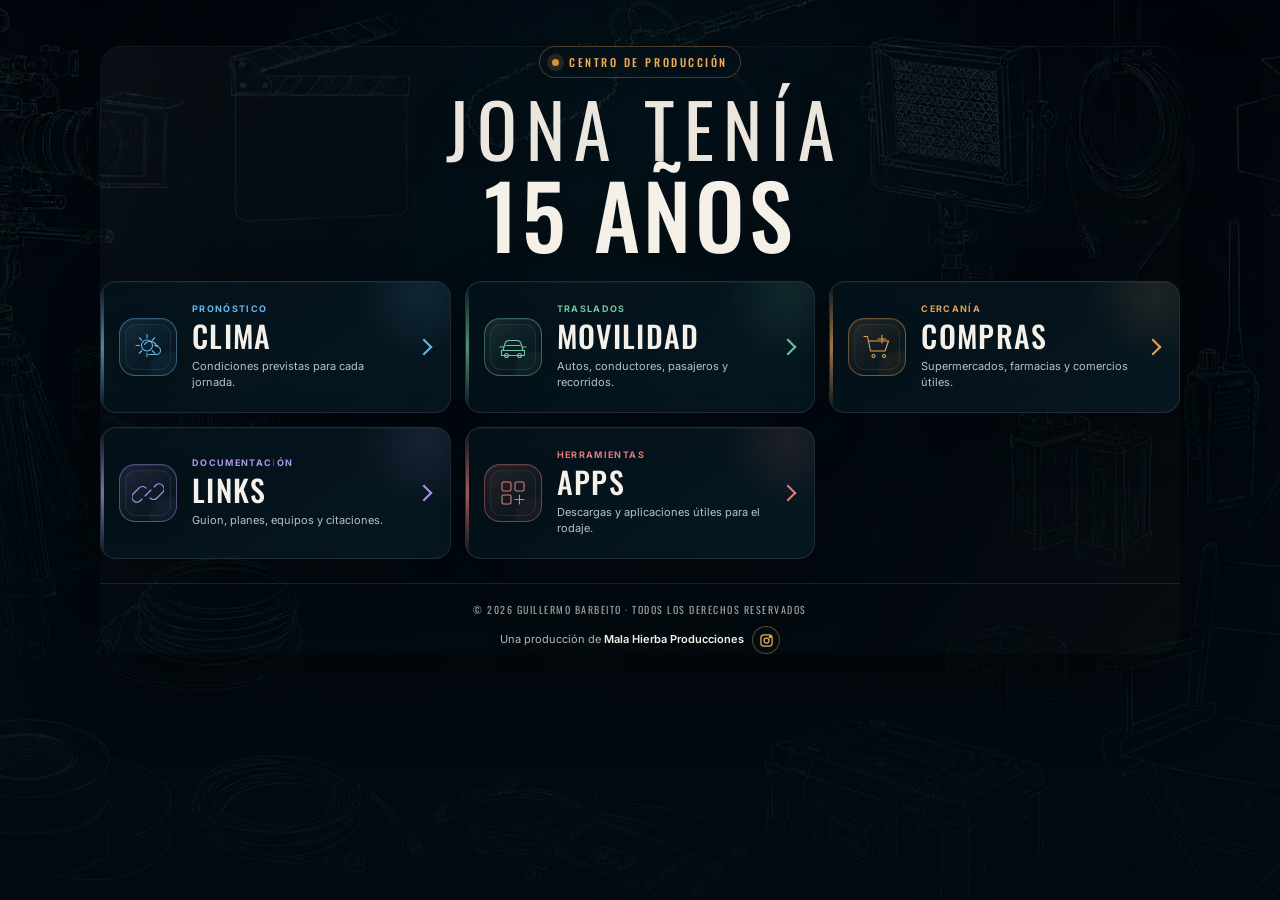
==== index.html @ 62251e14 "Optimize site media and loading performance" ====
<!doctype html>
<html lang="es">
<head>
<meta charset="utf-8">
<meta name="viewport" content="width=device-width,initial-scale=1,viewport-fit=cover">
<meta name="theme-color" content="#07151d">
<link rel="icon" href="favicon.svg?v=3" type="image/svg+xml" sizes="any">
<link rel="icon" type="image/png" sizes="32x32" href="favicon-32x32.png">
<link rel="icon" type="image/png" sizes="16x16" href="favicon-16x16.png">
<link rel="apple-touch-icon" sizes="180x180" href="apple-touch-icon.png">
<link rel="icon" type="image/png" sizes="192x192" href="android-chrome-192x192.png">
<meta name="description" content="Centro de producción de Jona tenía 15 años: clima, movilidad, compras, documentos y aplicaciones de rodaje.">
<link rel="canonical" href="https://jrrguille-bit.github.io/jona-logistica/">
<meta property="og:title" content="Jona tenía 15 años — Centro de producción">
<meta property="og:description" content="Clima, movilidad, compras, documentos y aplicaciones para el rodaje de Jona tenía 15 años.">
<meta property="og:type" content="website">
<meta property="og:url" content="https://jrrguille-bit.github.io/jona-logistica/">
<title>Jona tenía 15 años — Centro de producción</title>
<link rel="preconnect" href="https://fonts.googleapis.com">
<link rel="preconnect" href="https://fonts.gstatic.com" crossorigin>
<link href="https://fonts.googleapis.com/css2?family=Inter:wght@500;600;700&family=Oswald:wght@400;500;600&display=swap" rel="stylesheet">
<style>
:root{
  color-scheme:dark;
  --ink:#f5f0e8;
  --muted:#b9c2c3;
  --accent:#dc9140;
  --accent-strong:#f0ab58;
  --accent-soft:rgba(220,145,64,.16);
  --line:rgba(220,145,64,.48);
  --hair:rgba(255,255,255,.11);
  --focus:#ffd18f;
  --shadow:0 26px 70px rgba(0,0,0,.34);
}
*{box-sizing:border-box}
html{min-height:100%;background:#07151d}
body{
  margin:0;
  min-height:100svh;
  overflow-x:hidden;
  position:relative;
  isolation:isolate;
  color:var(--ink);
  font-family:Inter,system-ui,-apple-system,BlinkMacSystemFont,"Segoe UI",sans-serif;
  background:#07151d;
}
body:before{
  content:"";
  position:fixed;
  inset:0;
  z-index:0;
  pointer-events:none;
  background:url("assets/site-bg-1600.webp") center/cover no-repeat;
  filter:contrast(1.1) brightness(.78) saturate(.82);
  transform:scale(1.012);
}
body:after{
  content:"";
  position:fixed;
  inset:0;
  z-index:0;
  pointer-events:none;
  background:
    radial-gradient(circle at 50% 17%,rgba(27,92,119,.11),transparent 42%),
    linear-gradient(180deg,rgba(3,13,19,.20),rgba(3,13,19,.68));
}
.shell{
  position:relative;
  z-index:1;
  width:min(100%,1220px);
  min-height:100svh;
  margin:0 auto;
  padding:max(46px,env(safe-area-inset-top)) clamp(18px,4vw,56px) max(26px,env(safe-area-inset-bottom));
  display:grid;
  align-items:start;
  justify-items:center;
}
.hero{
  width:min(100%,1080px);
  text-align:center;
  animation:arrive .7s cubic-bezier(.2,.8,.2,1) both;
}
.eyebrow{
  display:inline-flex;
  align-items:center;
  gap:10px;
  margin:0 0 15px;
  padding:7px 12px;
  border:1px solid rgba(220,145,64,.34);
  border-radius:999px;
  background:rgba(4,18,26,.52);
  color:var(--accent-strong);
  font-family:Oswald,Impact,sans-serif;
  font-size:11px;
  font-weight:500;
  letter-spacing:.23em;
  text-transform:uppercase;
  backdrop-filter:blur(12px);
  -webkit-backdrop-filter:blur(12px);
}
.eyebrow:before{
  content:"";
  width:7px;
  height:7px;
  border-radius:50%;
  background:var(--accent);
  box-shadow:0 0 0 5px var(--accent-soft);
}
.brand{
  margin:0;
  font-family:Oswald,Impact,"Arial Narrow",sans-serif;
  text-transform:uppercase;
  text-shadow:0 10px 38px rgba(0,0,0,.48);
}
.brand-main{
  display:block;
  font-size:clamp(44px,6.5vw,74px);
  font-weight:400;
  line-height:.95;
  letter-spacing:.12em;
  padding-left:.12em;
  color:#ebe7df;
}
.brand-emphasis{
  display:block;
  margin-top:.12em;
  font-size:clamp(54px,7.8vw,88px);
  font-weight:500;
  line-height:.9;
  letter-spacing:.045em;
  color:var(--ink);
}
.actions{
  width:100%;
  margin:28px auto 0;
  display:grid;
  grid-template-columns:repeat(auto-fit,minmax(285px,1fr));
  gap:14px;
}
.action{
  position:relative;
  min-width:0;
  min-height:132px;
  padding:20px 50px 20px 18px;
  display:grid;
  grid-template-columns:58px minmax(0,1fr);
  align-items:center;
  gap:15px;
  overflow:hidden;
  border:1px solid var(--hair);
  border-radius:16px;
  background:linear-gradient(145deg,rgba(4,18,27,.88),rgba(8,29,39,.72));
  color:var(--ink);
  box-shadow:var(--shadow),inset 0 1px rgba(255,255,255,.035);
  backdrop-filter:blur(16px);
  -webkit-backdrop-filter:blur(16px);
  text-decoration:none;
  text-align:left;
  transition:border-color .2s ease,transform .2s ease,background .2s ease,box-shadow .2s ease;
}
.action:before{
  content:"";
  position:absolute;
  inset:0 auto 0 0;
  width:3px;
  background:linear-gradient(180deg,transparent,var(--accent),transparent);
  opacity:.72;
}
.action:after{
  content:"";
  position:absolute;
  right:-42px;
  top:-54px;
  width:135px;
  height:135px;
  border-radius:50%;
  background:radial-gradient(circle,rgba(220,145,64,.13),transparent 68%);
  opacity:.7;
  transition:transform .25s ease,opacity .25s ease;
}
.action:hover{
  transform:translateY(-4px);
  border-color:var(--line);
  background:linear-gradient(145deg,rgba(9,30,40,.96),rgba(9,36,47,.84));
  box-shadow:0 30px 70px rgba(0,0,0,.42),0 0 0 1px var(--accent-soft);
}
.action:hover:after{transform:scale(1.14);opacity:1}
.action:focus-visible{outline:3px solid var(--focus);outline-offset:5px}
.action-icon{
  width:58px;
  height:58px;
  display:grid;
  place-items:center;
  border:1px solid rgba(220,145,64,.38);
  border-radius:14px;
  background:linear-gradient(145deg,rgba(220,145,64,.12),rgba(4,17,24,.45));
  color:var(--accent-strong);
  box-shadow:inset 0 1px rgba(255,255,255,.04);
}
.action-icon svg{width:32px;height:32px;stroke:currentColor}
.action-copy{min-width:0;position:relative;z-index:1}
.action-kicker{
  display:block;
  margin-bottom:6px;
  color:var(--accent);
  font-size:9px;
  font-weight:700;
  letter-spacing:.15em;
  text-transform:uppercase;
}
.action-title{
  display:block;
  font-family:Oswald,Impact,sans-serif;
  font-size:clamp(24px,2.5vw,30px);
  font-weight:500;
  line-height:1.05;
  letter-spacing:.045em;
  text-transform:uppercase;
}
.action-description{
  display:block;
  margin-top:7px;
  color:var(--muted);
  font-size:11px;
  line-height:1.45;
}
.arrow{
  position:absolute;
  z-index:2;
  right:20px;
  top:50%;
  width:12px;
  height:12px;
  border-top:2px solid var(--accent);
  border-right:2px solid var(--accent);
  transform:translateY(-50%) rotate(45deg);
  transition:transform .2s ease;
}
.action:hover .arrow{transform:translate(4px,-50%) rotate(45deg)}
.footer{
  margin:24px auto 0;
  padding-top:18px;
  border-top:1px solid rgba(255,255,255,.10);
  color:rgba(245,240,232,.66);
  text-shadow:0 3px 12px rgba(0,0,0,.6);
}
.copyright{
  margin:0;
  font-family:Oswald,Impact,sans-serif;
  font-size:10px;
  letter-spacing:.15em;
  text-transform:uppercase;
}
.producer{
  margin:9px 0 0;
  display:flex;
  align-items:center;
  justify-content:center;
  gap:8px;
  color:rgba(245,240,232,.76);
  font-size:11px;
  line-height:1.4;
}
.producer strong{color:var(--ink);font-weight:600}
.instagram-link{
  width:28px;
  height:28px;
  display:inline-grid;
  place-items:center;
  border:1px solid rgba(220,145,64,.42);
  border-radius:50%;
  color:var(--accent-strong);
  background:rgba(4,18,26,.46);
  text-decoration:none;
  transition:transform .18s ease,border-color .18s ease,background .18s ease;
}
.instagram-link:hover{transform:translateY(-2px);border-color:var(--accent-strong);background:var(--accent-soft)}
.instagram-link:focus-visible{outline:3px solid var(--focus);outline-offset:3px}
.instagram-link svg{width:15px;height:15px;fill:none;stroke:currentColor;stroke-width:2;stroke-linecap:round;stroke-linejoin:round}
@keyframes arrive{from{opacity:0;transform:translateY(18px)}to{opacity:1;transform:translateY(0)}}
@media(max-width:760px){
  body:before{background-position:center center;filter:contrast(1.1) brightness(.66) saturate(.75)}
  .shell{padding:max(18px,env(safe-area-inset-top)) 15px max(26px,env(safe-area-inset-bottom));align-items:start}
  .hero{padding-top:0}
  .eyebrow{margin-bottom:14px;letter-spacing:.18em}
  .brand-main{font-size:clamp(35px,10.4vw,50px);letter-spacing:.09em;padding-left:.09em}
  .brand-emphasis{font-size:clamp(44px,13vw,64px)}
  .actions{grid-template-columns:1fr;gap:11px;margin-top:24px}
  .action{min-height:112px;padding:17px 47px 17px 15px;grid-template-columns:54px minmax(0,1fr);gap:14px;border-radius:13px}
  .action-icon{width:52px;height:52px;border-radius:12px}
  .action-icon svg{width:29px;height:29px}
  .action-title{font-size:24px}
  .action-description{font-size:11px;margin-top:6px}
  .arrow{right:18px}
  .producer{flex-wrap:wrap;padding:0 12px}
}
@media(prefers-reduced-motion:reduce){.hero{animation:none}.action,.action:after,.arrow,.instagram-link{transition:none}}
</style>
<link rel="stylesheet" href="site-touchup.css?v=20260723-1">
<link rel="preload" as="image" href="assets/site-bg-1600.webp" fetchpriority="high">
</head>
<body>
<main class="shell">
  <section class="hero" aria-labelledby="page-title">
    <p class="eyebrow">Centro de producción</p>
    <h1 class="brand" id="page-title">
      <span class="brand-main">Jona tenía</span>
      <span class="brand-emphasis">15 años</span>
    </h1>

    <nav class="actions" aria-label="Secciones de producción">
      <a class="action" href="clima/">
        <span class="action-icon" aria-hidden="true">
          <svg viewBox="0 0 64 64" fill="none" stroke-width="2.5" stroke-linecap="round" stroke-linejoin="round">
            <circle cx="30" cy="29" r="11"></circle>
            <path d="M30 7v7M30 44v7M8 29h7M45 29h7M14.5 13.5l5 5M40.5 39.5l5 5M45.5 13.5l-5 5M19.5 39.5l-5 5"></path>
            <path d="M34 47h15a8 8 0 0 0 0-16 13 13 0 0 0-24-4"></path>
          </svg>
        </span>
        <span class="action-copy">
          <span class="action-kicker">Pronóstico</span>
          <span class="action-title">Clima</span>
          <span class="action-description">Condiciones previstas para cada jornada.</span>
        </span>
        <span class="arrow" aria-hidden="true"></span>
      </a>

      <a class="action" href="movilidad/">
        <span class="action-icon" aria-hidden="true">
          <svg viewBox="0 0 64 64" fill="none" stroke-width="2.5" stroke-linecap="round" stroke-linejoin="round">
            <path d="M12 39l4-14c1-4 4-6 8-6h16c4 0 7 2 8 6l4 14"></path>
            <path d="M9 39h46v10H9z"></path>
            <path d="M18 29h28"></path>
            <circle cx="19" cy="49" r="4"></circle>
            <circle cx="45" cy="49" r="4"></circle>
            <path d="M6 32h7M51 32h7"></path>
          </svg>
        </span>
        <span class="action-copy">
          <span class="action-kicker">Traslados</span>
          <span class="action-title">Movilidad</span>
          <span class="action-description">Autos, conductores, pasajeros y recorridos.</span>
        </span>
        <span class="arrow" aria-hidden="true"></span>
      </a>

      <a class="action" href="supermercados/">
        <span class="action-icon" aria-hidden="true">
          <svg viewBox="0 0 64 64" fill="none" stroke-width="2.5" stroke-linecap="round" stroke-linejoin="round">
            <path d="M6 11h7l6 29h29l7-20H16"></path>
            <circle cx="25" cy="50" r="3"></circle>
            <circle cx="46" cy="50" r="3"></circle>
            <path d="M42 8v16M34 16h16"></path>
          </svg>
        </span>
        <span class="action-copy">
          <span class="action-kicker">Cercanía</span>
          <span class="action-title">Compras</span>
          <span class="action-description">Supermercados, farmacias y comercios útiles.</span>
        </span>
        <span class="arrow" aria-hidden="true"></span>
      </a>

      <a class="action" href="links/">
        <span class="action-icon" aria-hidden="true">
          <svg viewBox="0 0 64 64" fill="none" stroke-width="2.5" stroke-linecap="round" stroke-linejoin="round">
            <path d="M26 38l12-12"></path>
            <path d="M20 44l-4 4a10 10 0 0 1-14-14l12-12a10 10 0 0 1 14 0"></path>
            <path d="M44 20l4-4a10 10 0 0 1 14 14L50 42a10 10 0 0 1-14 0"></path>
          </svg>
        </span>
        <span class="action-copy">
          <span class="action-kicker">Documentación</span>
          <span class="action-title">Links</span>
          <span class="action-description">Guion, planes, equipos y citaciones.</span>
        </span>
        <span class="arrow" aria-hidden="true"></span>
      </a>

      <a class="action" href="apps/">
        <span class="action-icon" aria-hidden="true">
          <svg viewBox="0 0 64 64" fill="none" stroke-width="2.5" stroke-linecap="round" stroke-linejoin="round">
            <rect x="10" y="10" width="18" height="18" rx="3"></rect>
            <rect x="36" y="10" width="18" height="18" rx="3"></rect>
            <rect x="10" y="36" width="18" height="18" rx="3"></rect>
            <path d="M45 36v18M36 45h18"></path>
          </svg>
        </span>
        <span class="action-copy">
          <span class="action-kicker">Herramientas</span>
          <span class="action-title">Apps</span>
          <span class="action-description">Descargas y aplicaciones útiles para el rodaje.</span>
        </span>
        <span class="arrow" aria-hidden="true"></span>
      </a>
    </nav>

    <footer class="footer">
      <p class="copyright">© 2026 Guillermo Barbeito · Todos los derechos reservados</p>
      <p class="producer">
        <span>Una producción de <strong>Mala Hierba Producciones</strong></span>
        <a class="instagram-link" href="https://www.instagram.com/hierbamalafilms?igsh=MTh5YXJkYjIzYWty" target="_blank" rel="noopener noreferrer" aria-label="Instagram de Mala Hierba Producciones">
          <svg viewBox="0 0 24 24" aria-hidden="true"><rect x="3" y="3" width="18" height="18" rx="5"></rect><circle cx="12" cy="12" r="4"></circle><circle cx="17.5" cy="6.5" r="1"></circle></svg>
        </a>
      </p>
    </footer>
  </section>
</main>
</body>
</html>
---- site-touchup.css ----
:root{
  --touch-surface:rgba(4,20,32,.84);
  --touch-surface-strong:rgba(8,31,46,.94);
  --touch-hair:rgba(255,255,255,.095);
  --touch-glow:rgba(220,145,64,.13);
  --touch-shadow:0 20px 54px rgba(0,0,0,.30);
  --touch-shadow-lift:0 28px 70px rgba(0,0,0,.40);
}

html{
  scrollbar-color:var(--accent,#dc9140) #061827;
  scrollbar-width:thin;
}

body{
  text-rendering:optimizeLegibility;
  -webkit-font-smoothing:antialiased;
  -moz-osx-font-smoothing:grayscale;
}

::selection{
  background:rgba(220,145,64,.28);
  color:var(--ink,#f5f0e8);
}

/* Navegación secundaria */
.home-link{
  gap:8px!important;
  padding:8px 14px 8px 9px!important;
  border-radius:14px!important;
  border-color:rgba(220,145,64,.40)!important;
  background:linear-gradient(145deg,rgba(5,23,35,.94),rgba(7,31,46,.84))!important;
  box-shadow:0 14px 34px rgba(0,0,0,.34),inset 0 1px rgba(255,255,255,.045)!important;
}
.home-link:hover{
  border-color:var(--accent-strong,#f0aa56)!important;
  background:linear-gradient(145deg,rgba(9,35,50,.98),rgba(10,42,58,.90))!important;
}
.home-icon{
  width:30px;
  height:30px;
  display:grid;
  place-items:center;
  flex:0 0 auto;
  border:1px solid rgba(220,145,64,.40);
  border-radius:10px;
  background:linear-gradient(145deg,rgba(220,145,64,.15),rgba(4,17,27,.48));
  color:var(--accent-strong,#f0aa56);
  box-shadow:inset 0 1px rgba(255,255,255,.055);
}
.home-icon svg{
  width:16px;
  height:16px;
  fill:none;
  stroke:currentColor;
  stroke-width:2.15;
  stroke-linecap:round;
  stroke-linejoin:round;
}

/* Paneles principales */
.hero{
  border-radius:22px!important;
  box-shadow:0 28px 78px rgba(0,0,0,.38),inset 0 1px rgba(255,255,255,.045)!important;
}
.hero:before{
  content:"";
  position:absolute;
  inset:0;
  z-index:0;
  pointer-events:none;
  border-radius:inherit;
  background:linear-gradient(115deg,rgba(255,255,255,.035),transparent 32%,transparent 72%,rgba(220,145,64,.025));
}
.hero>*{position:relative;z-index:1}

.action,
.link-card,
.tool-card,
.app-panel,
.quick-card,
.place-card,
.car-card,
.day-card,
.source-card,
.metric,
.block,
.article-link,
.weekend-link,
.day-link,
.schedule-stop,
.panel,
.metsul-panel{
  box-shadow:var(--touch-shadow),inset 0 1px rgba(255,255,255,.035);
}

.action,
.link-card,
.tool-card,
.quick-card,
.place-card,
.car-card,
.day-card,
.weekend-link,
.day-link,
.schedule-stop,
.article-link,
.download-card{
  will-change:auto;
}

.action:hover,
.link-card:hover,
.quick-card:hover,
.weekend-link:hover,
.day-link:hover,
.schedule-stop:hover,
.article-link:hover,
.download-card:hover{
  box-shadow:var(--touch-shadow-lift),inset 0 1px rgba(255,255,255,.05)!important;
}

/* Sistema de íconos */
.action-icon,
.link-icon,
.tool-icon,
.app-icon,
.platform-icon{
  position:relative;
  isolation:isolate;
  overflow:hidden;
  border-radius:16px!important;
  box-shadow:inset 0 1px rgba(255,255,255,.075),0 12px 28px rgba(0,0,0,.25);
  transition:transform .2s ease,border-color .2s ease,box-shadow .2s ease;
}
.action-icon:before,
.link-icon:before,
.tool-icon:before,
.app-icon:before,
.platform-icon:before{
  content:"";
  position:absolute;
  inset:5px;
  z-index:-1;
  border:1px solid rgba(255,255,255,.07);
  border-radius:11px;
  background:linear-gradient(145deg,rgba(255,255,255,.025),transparent);
}
.action-icon:after,
.link-icon:after,
.tool-icon:after,
.app-icon:after,
.platform-icon:after{
  content:"";
  position:absolute;
  right:-15px;
  bottom:-18px;
  z-index:-1;
  width:42px;
  height:42px;
  border-radius:50%;
  background:currentColor;
  opacity:.07;
  filter:blur(2px);
}
.action-icon svg,
.link-icon svg,
.tool-icon svg,
.app-icon svg,
.platform-icon svg{
  position:relative;
  z-index:1;
  stroke-width:2.15!important;
  stroke-linecap:round;
  stroke-linejoin:round;
  vector-effect:non-scaling-stroke;
}
.action:hover .action-icon,
.link-card:hover .link-icon,
.tool-card:hover .tool-icon,
.download-card:hover .platform-icon{
  transform:translateY(-2px) scale(1.025);
  box-shadow:inset 0 1px rgba(255,255,255,.09),0 16px 34px rgba(0,0,0,.32);
}

/* Portada: color por área */
.action{--card-accent:var(--accent,#dc9140)}
.action:nth-child(1){--card-accent:#67b7e8}
.action:nth-child(2){--card-accent:#72c5a0}
.action:nth-child(3){--card-accent:#e3a25b}
.action:nth-child(4){--card-accent:#ae95e8}
.action:nth-child(5){--card-accent:#e27a78}
.action:before{background:linear-gradient(180deg,transparent,var(--card-accent),transparent)!important}
.action:after{background:radial-gradient(circle,color-mix(in srgb,var(--card-accent) 16%,transparent),transparent 68%)!important}
.action-icon{
  border-color:color-mix(in srgb,var(--card-accent) 44%,transparent)!important;
  background:linear-gradient(145deg,color-mix(in srgb,var(--card-accent) 14%,transparent),rgba(4,17,24,.48))!important;
  color:var(--card-accent)!important;
}
.action-kicker{color:var(--card-accent)!important}
.arrow{border-color:var(--card-accent)!important}

/* Flechas de navegación convertidas en controles visuales */
.weekend-link i,
.day-link i{
  position:relative;
  flex:0 0 auto;
  width:32px!important;
  height:32px!important;
  margin:0!important;
  border:1px solid rgba(220,145,64,.34)!important;
  border-radius:50%;
  background:rgba(220,145,64,.07);
  transform:none!important;
}
.weekend-link i:after,
.day-link i:after{
  content:"";
  position:absolute;
  left:50%;
  top:50%;
  width:8px;
  height:8px;
  border-right:2px solid var(--accent,#dc9140);
  border-bottom:2px solid var(--accent,#dc9140);
  transform:translate(-65%,-50%) rotate(45deg);
}

/* Botones y etiquetas */
.store-button,
.update-button,
.update-link,
.btn,
.tab{
  box-shadow:inset 0 1px rgba(255,255,255,.045),0 8px 18px rgba(0,0,0,.17);
}
.store-button:before{
  content:"";
  width:16px;
  height:16px;
  flex:0 0 auto;
  border:1px solid currentColor;
  border-radius:5px;
  opacity:.82;
}
.store-button[href*="apps.apple.com"]:before{
  border-radius:50% 50% 48% 48%;
  clip-path:polygon(44% 0,65% 0,61% 22%,76% 32%,89% 55%,76% 100%,24% 100%,11% 55%,24% 32%,39% 22%);
  background:currentColor;
  border:0;
}
.store-button[href*="play.google.com"]:before,
.store-button[href*="dji.com"]:before{
  border:0;
  border-radius:3px;
  background:currentColor;
  clip-path:polygon(5% 5%,95% 50%,5% 95%);
}
.csv-link{display:inline-flex!important;align-items:center;gap:8px}
.csv-link:before{
  content:"";
  width:12px;
  height:12px;
  border-left:2px solid currentColor;
  border-bottom:2px solid currentColor;
  transform:rotate(-45deg) translateY(-2px);
}
.btn[href*="maps"]:before,
.btn[href*="google.com/maps"]:before{
  content:"";
  width:10px;
  height:10px;
  margin-right:8px;
  border:2px solid currentColor;
  border-radius:50% 50% 50% 0;
  transform:rotate(-45deg);
}

.status,
.risk,
.kind,
.mode,
.file-type,
.route,
.tab,
.store-button{
  backdrop-filter:blur(10px);
  -webkit-backdrop-filter:blur(10px);
}
.tab.active{box-shadow:0 10px 24px rgba(220,145,64,.22),inset 0 1px rgba(255,255,255,.22)!important}
.source-status{box-shadow:0 0 0 5px rgba(141,160,173,.08),0 0 16px currentColor!important}
.person-mark{box-shadow:inset 0 1px rgba(255,255,255,.09),0 10px 24px rgba(0,0,0,.31)!important}

@media(max-width:760px){
  .hero{border-radius:17px!important}
  .home-link{padding:7px 12px 7px 7px!important}
  .home-icon{width:28px;height:28px;border-radius:9px}
  .action-icon,
  .link-icon,
  .tool-icon,
  .app-icon,
  .platform-icon{border-radius:13px!important}
}

@media(prefers-reduced-motion:reduce){
  .action-icon,
  .link-icon,
  .tool-icon,
  .app-icon,
  .platform-icon{transition:none}
}


/* Performance pass 2026-07-23 */
.section,.group,.day,.weekend,.metsul-panel{
  content-visibility:auto;
  contain-intrinsic-size:auto 520px;
}
.action,.link-card,.tool-card,.quick-card,.place-card,.car-card,.day-card,.weekend-link,.day-link,.schedule-stop,.article-link,.download-card{
  will-change:auto!important;
}
img{
  max-width:100%;
}
@media(max-width:760px){
  .action,.link-card,.tool-card,.app-panel,.quick-card,.place-card,.car-card,.day-card,.source-card,.metric,.block,.article-link,.weekend-link,.day-link,.schedule-stop,.panel,.metsul-panel,.store-button,.status,.risk,.kind,.mode,.file-type,.route,.tab{
    backdrop-filter:none!important;
    -webkit-backdrop-filter:none!important;
  }
  .action-icon:after,.link-icon:after,.tool-icon:after,.app-icon:after,.platform-icon:after{
    filter:none!important;
  }
}
@media(hover:none){
  .action,.link-card,.quick-card,.weekend-link,.day-link,.schedule-stop,.article-link,.download-card,.store-button,.btn{
    transition-duration:.08s!important;
  }
}
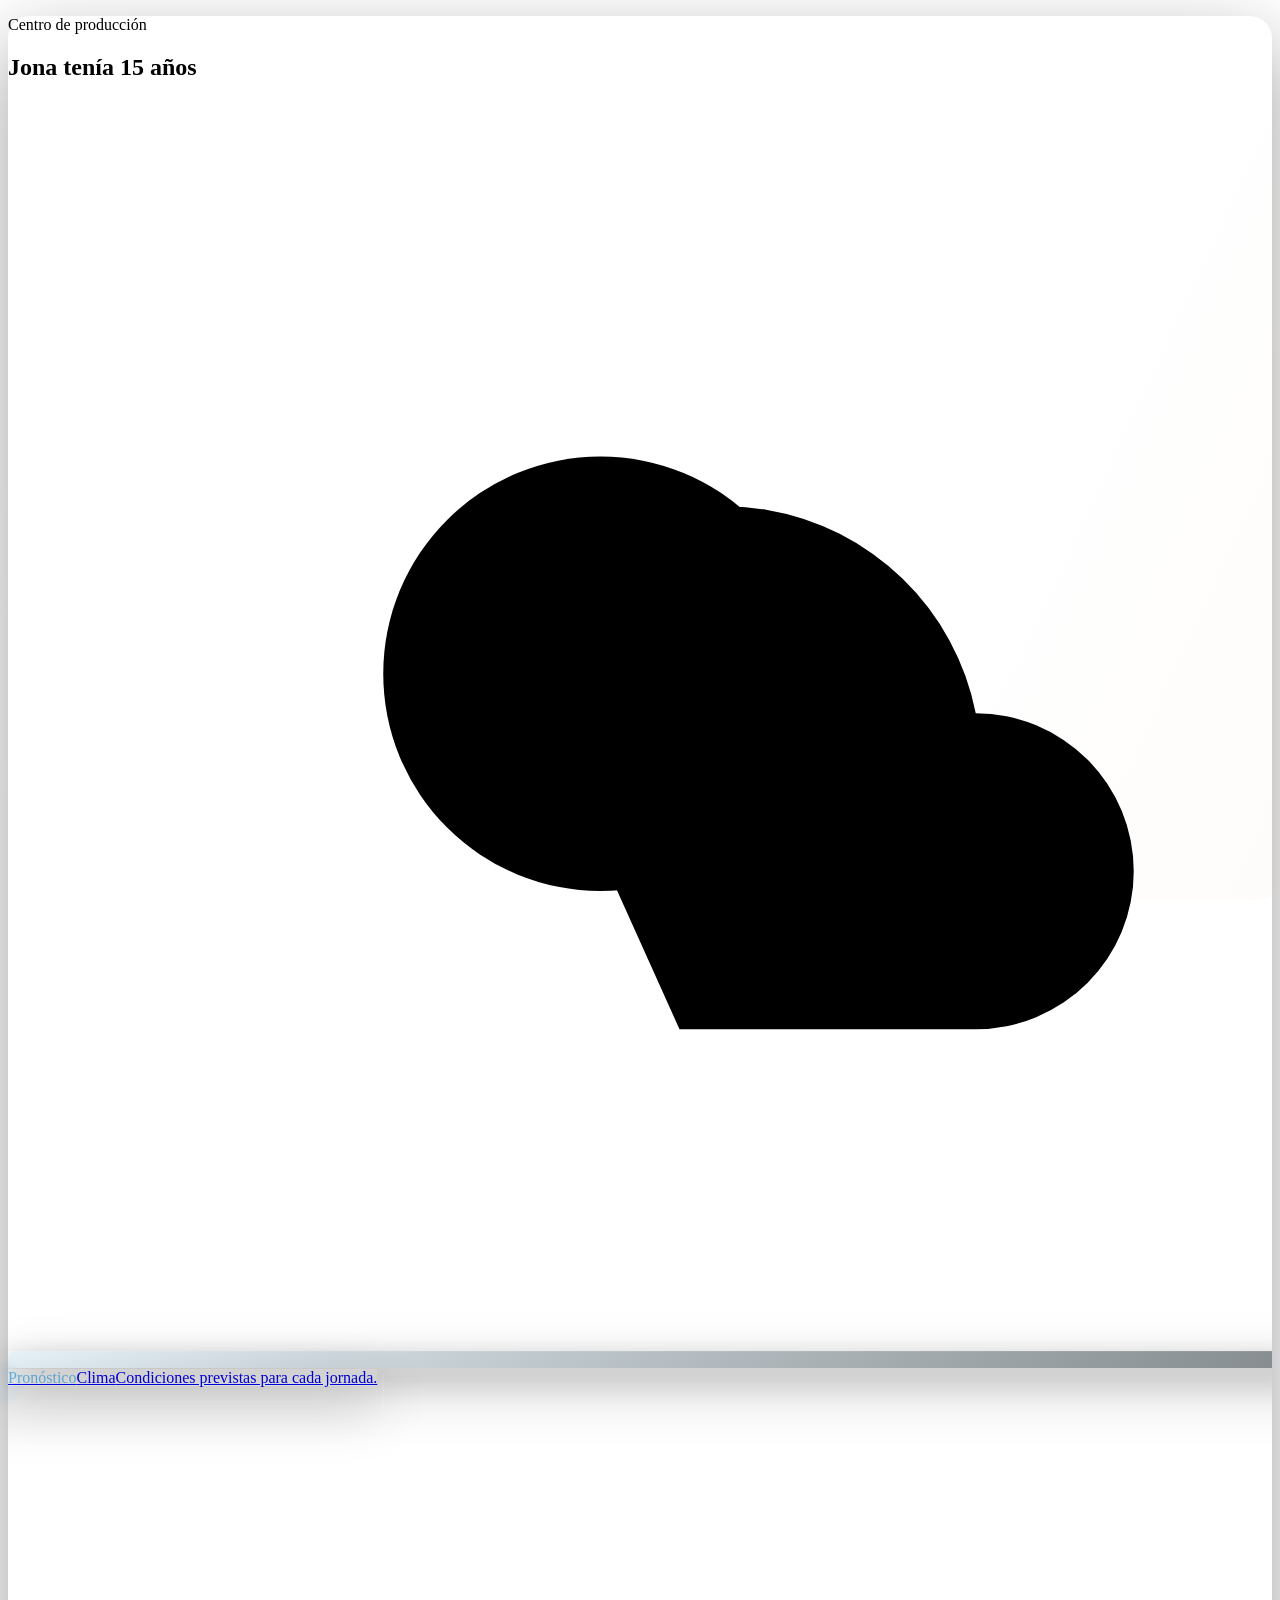
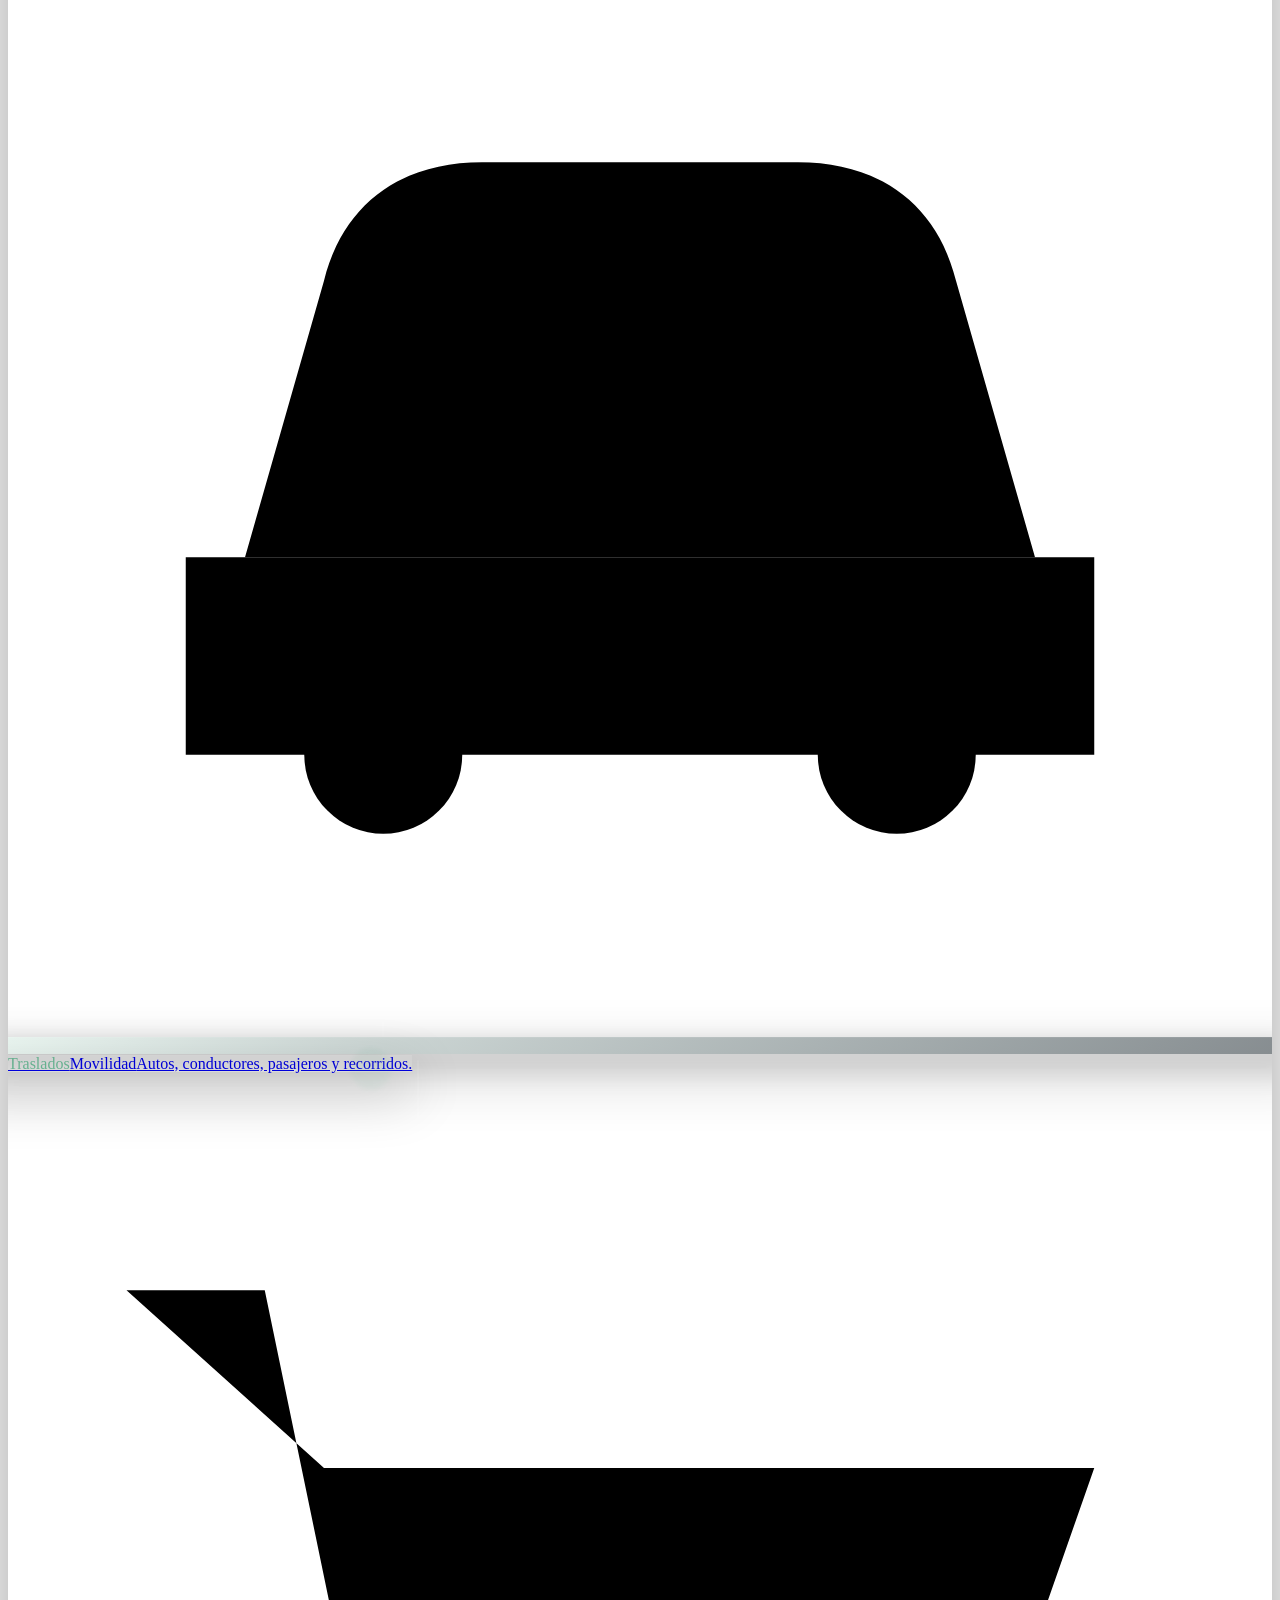
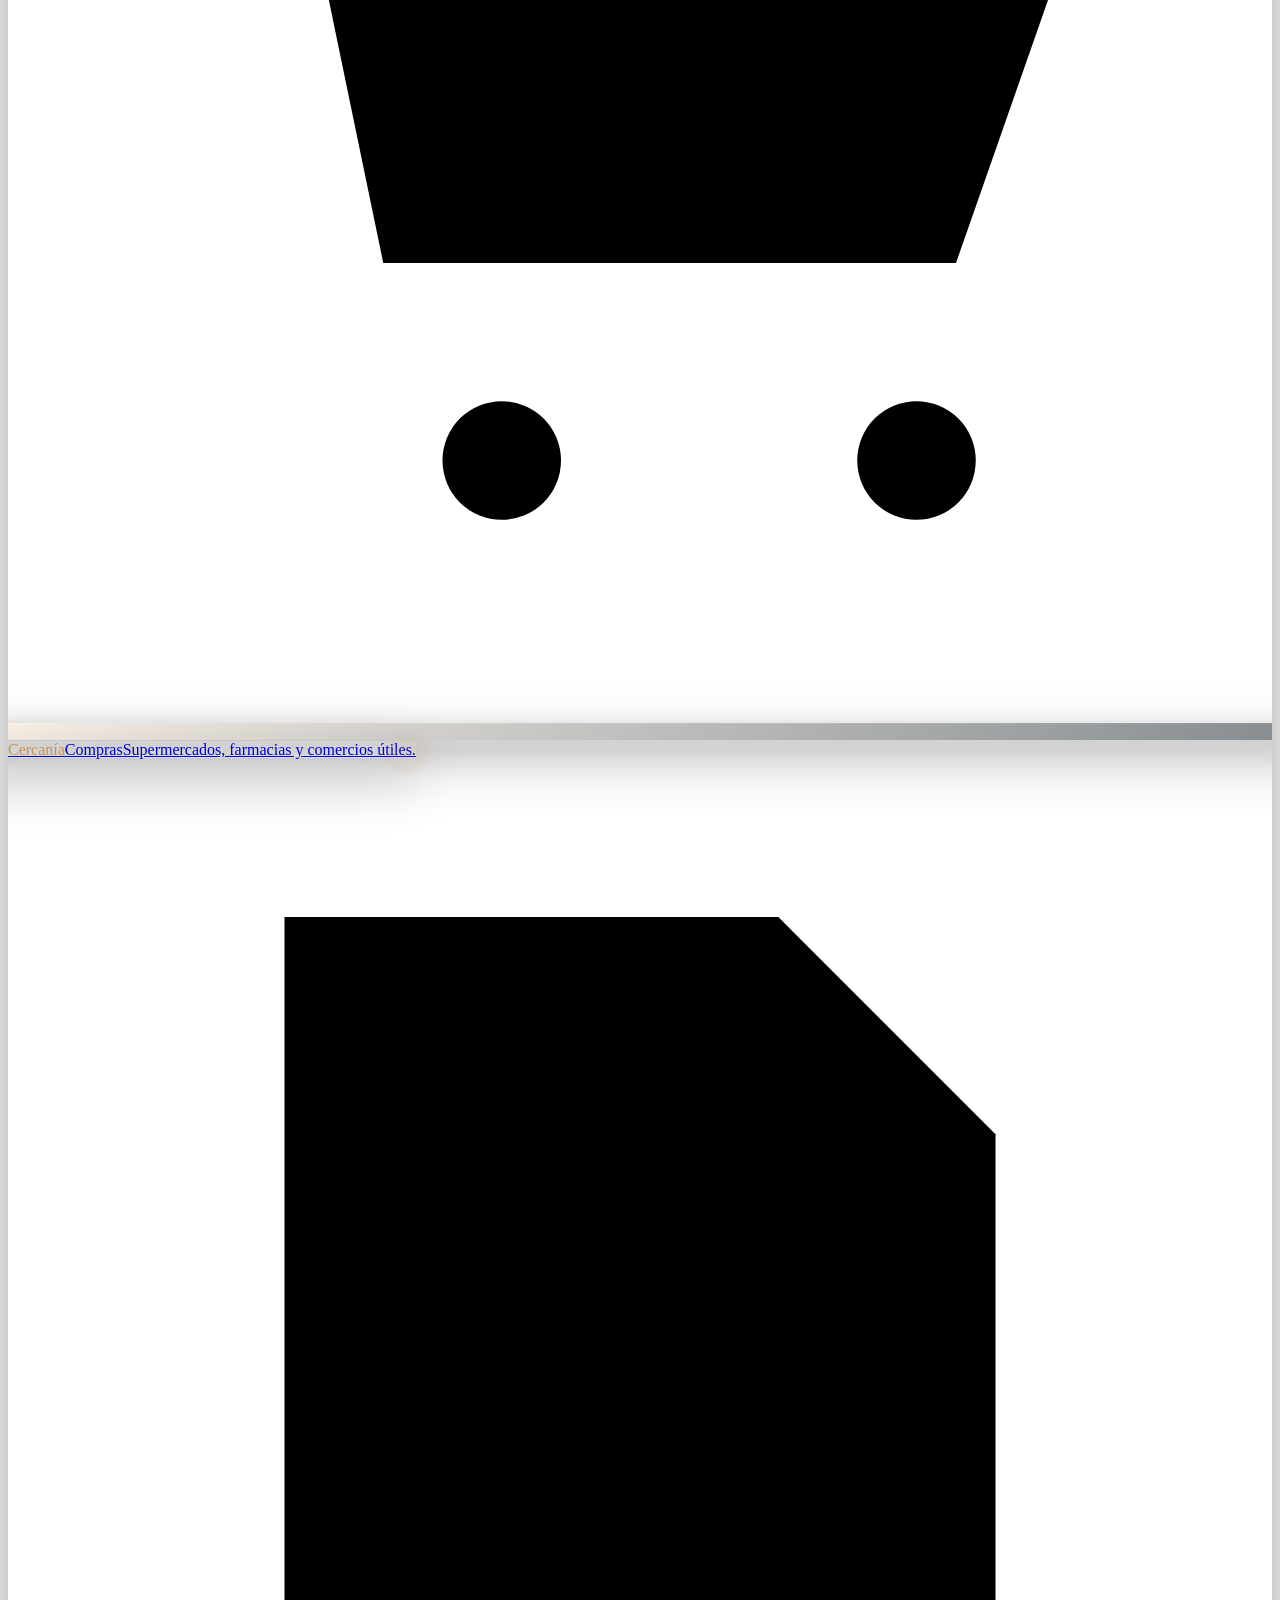
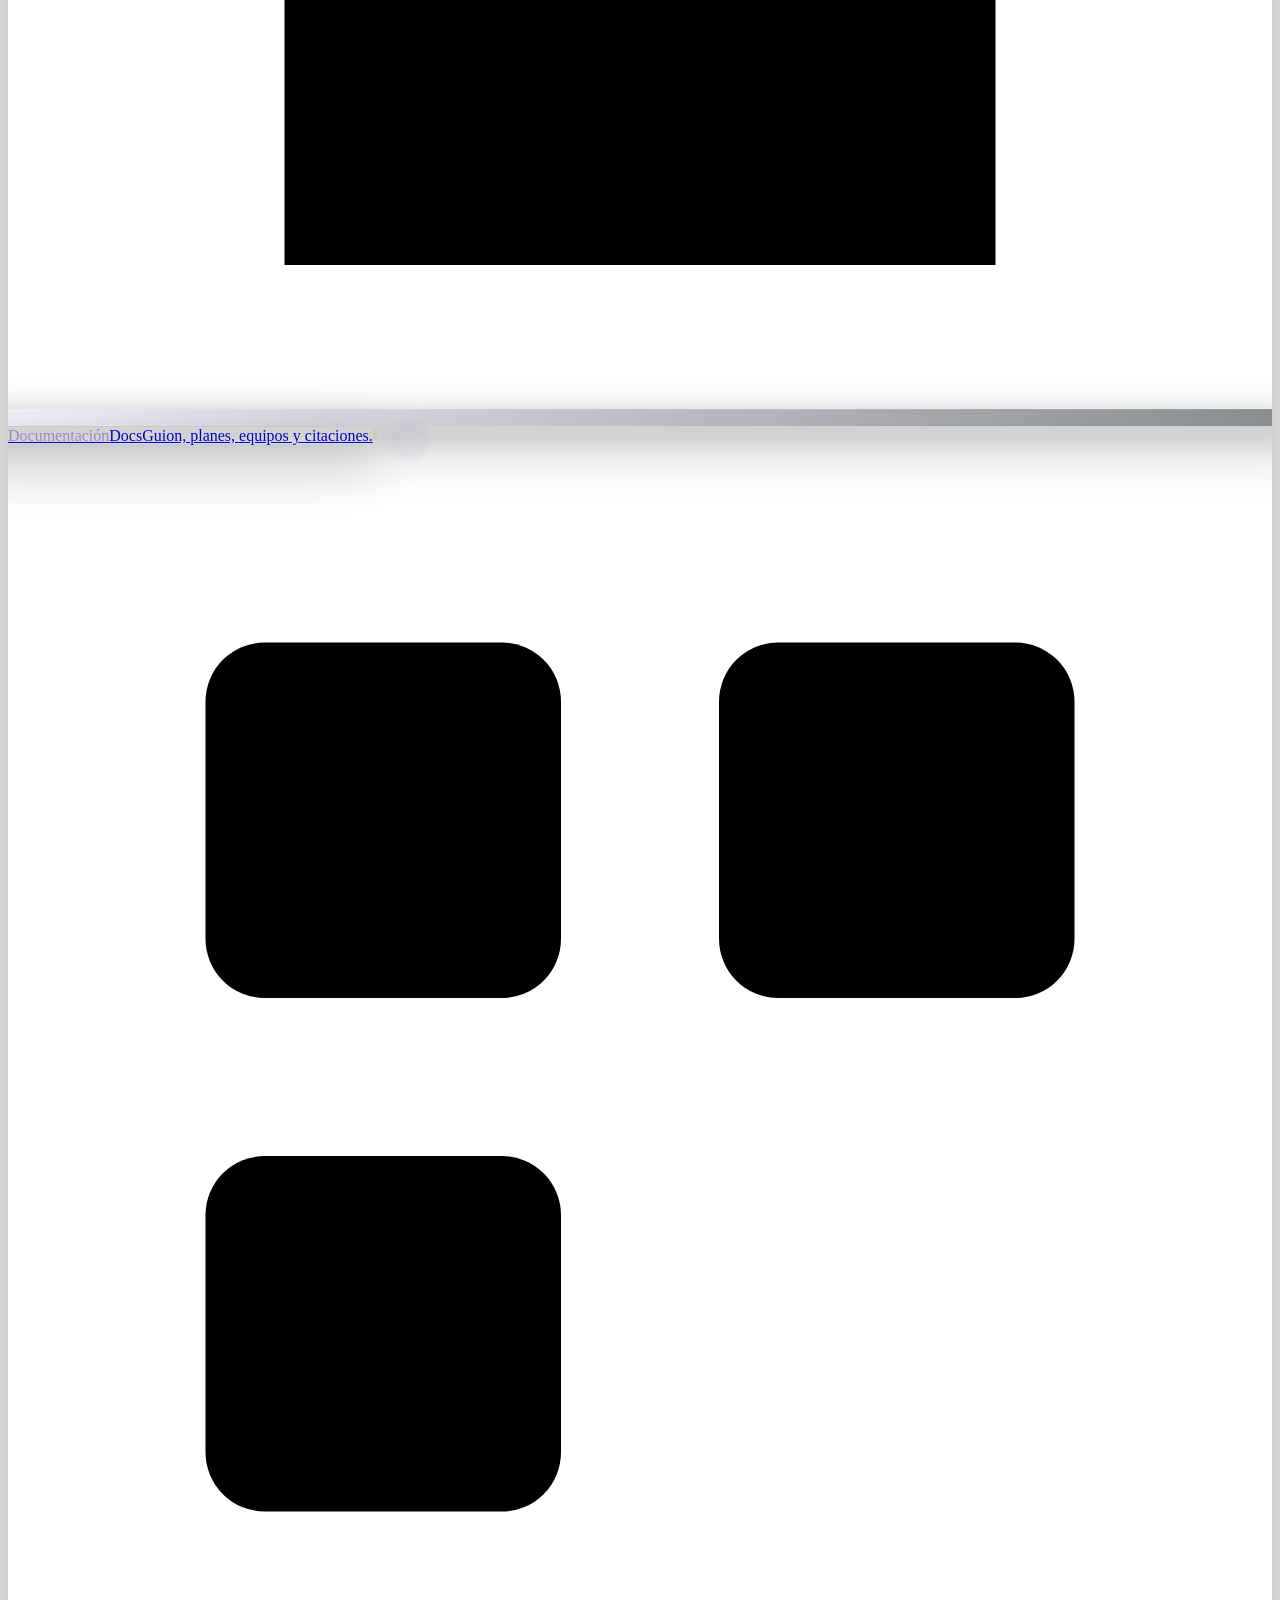
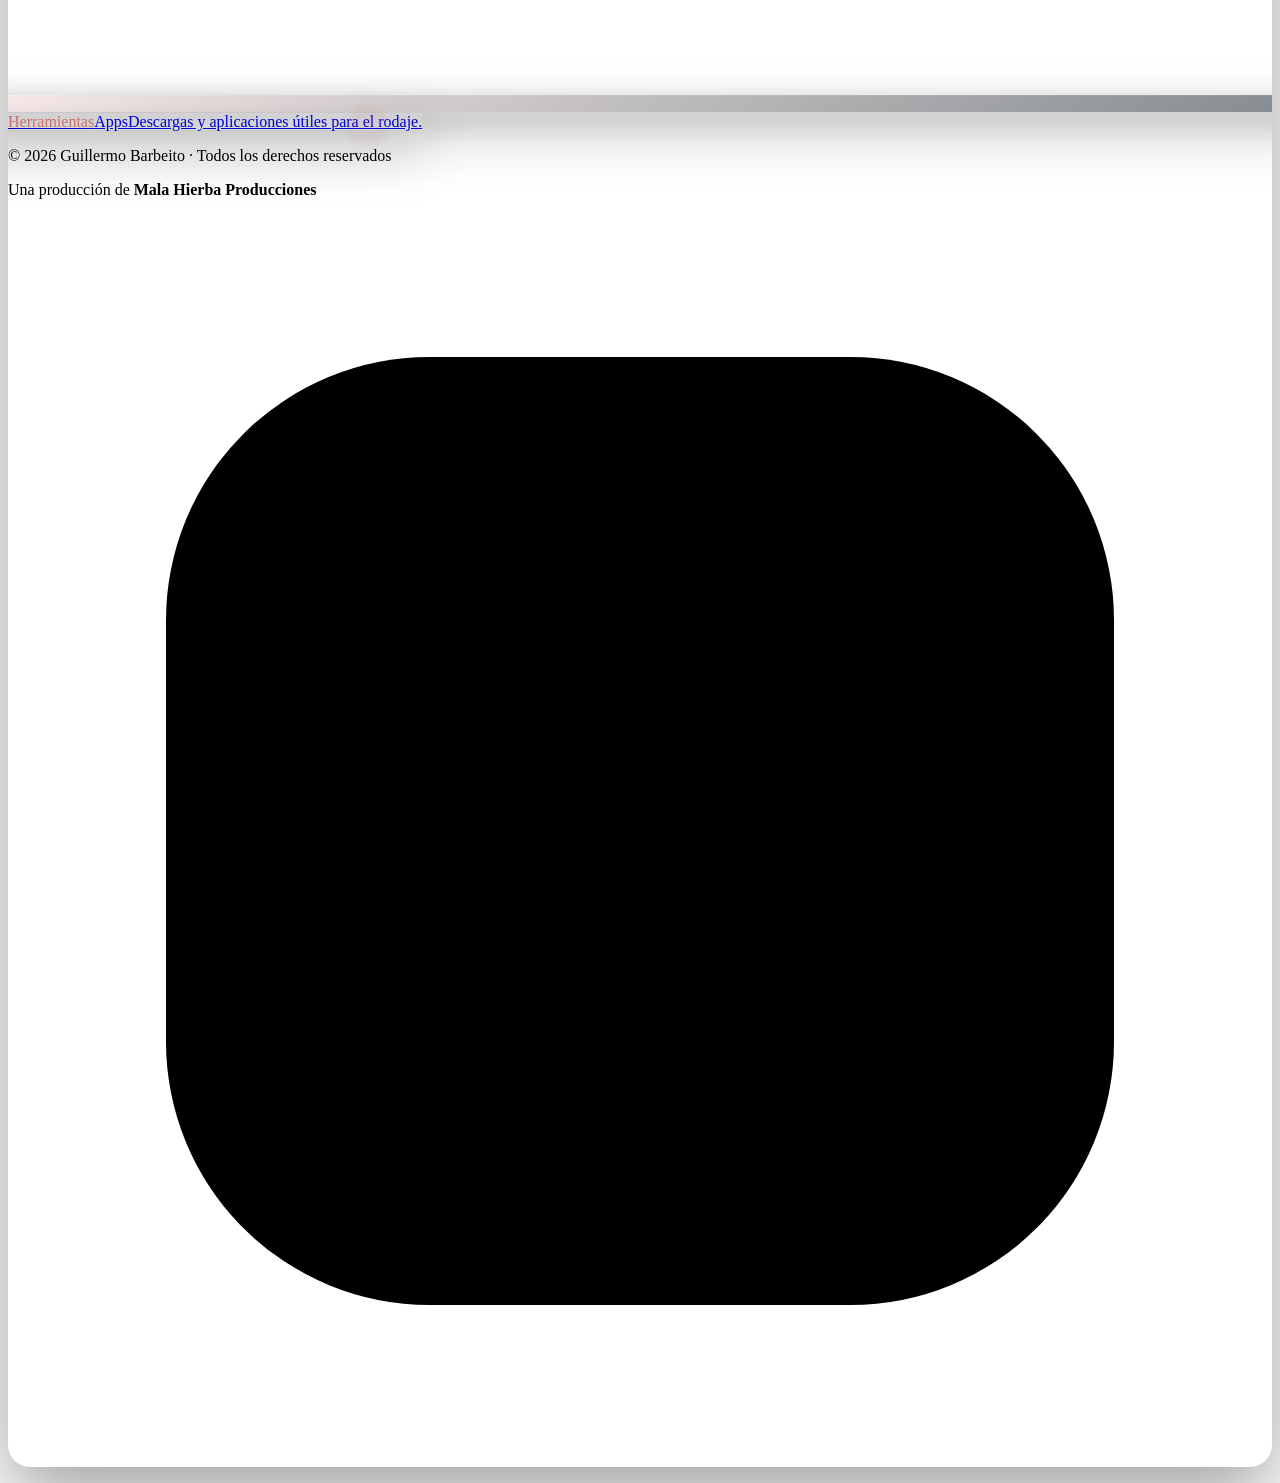
==== commit bd910506: "Rename homepage Links section to Docs" ====
--- a/index.html
+++ b/index.html
@@ -19,283 +19,7 @@
 <link rel="preconnect" href="https://fonts.googleapis.com">
 <link rel="preconnect" href="https://fonts.gstatic.com" crossorigin>
 <link href="https://fonts.googleapis.com/css2?family=Inter:wght@500;600;700&family=Oswald:wght@400;500;600&display=swap" rel="stylesheet">
-<style>
-:root{
-  color-scheme:dark;
-  --ink:#f5f0e8;
-  --muted:#b9c2c3;
-  --accent:#dc9140;
-  --accent-strong:#f0ab58;
-  --accent-soft:rgba(220,145,64,.16);
-  --line:rgba(220,145,64,.48);
-  --hair:rgba(255,255,255,.11);
-  --focus:#ffd18f;
-  --shadow:0 26px 70px rgba(0,0,0,.34);
-}
-*{box-sizing:border-box}
-html{min-height:100%;background:#07151d}
-body{
-  margin:0;
-  min-height:100svh;
-  overflow-x:hidden;
-  position:relative;
-  isolation:isolate;
-  color:var(--ink);
-  font-family:Inter,system-ui,-apple-system,BlinkMacSystemFont,"Segoe UI",sans-serif;
-  background:#07151d;
-}
-body:before{
-  content:"";
-  position:fixed;
-  inset:0;
-  z-index:0;
-  pointer-events:none;
-  background:url("assets/site-bg-1600.webp") center/cover no-repeat;
-  filter:contrast(1.1) brightness(.78) saturate(.82);
-  transform:scale(1.012);
-}
-body:after{
-  content:"";
-  position:fixed;
-  inset:0;
-  z-index:0;
-  pointer-events:none;
-  background:
-    radial-gradient(circle at 50% 17%,rgba(27,92,119,.11),transparent 42%),
-    linear-gradient(180deg,rgba(3,13,19,.20),rgba(3,13,19,.68));
-}
-.shell{
-  position:relative;
-  z-index:1;
-  width:min(100%,1220px);
-  min-height:100svh;
-  margin:0 auto;
-  padding:max(46px,env(safe-area-inset-top)) clamp(18px,4vw,56px) max(26px,env(safe-area-inset-bottom));
-  display:grid;
-  align-items:start;
-  justify-items:center;
-}
-.hero{
-  width:min(100%,1080px);
-  text-align:center;
-  animation:arrive .7s cubic-bezier(.2,.8,.2,1) both;
-}
-.eyebrow{
-  display:inline-flex;
-  align-items:center;
-  gap:10px;
-  margin:0 0 15px;
-  padding:7px 12px;
-  border:1px solid rgba(220,145,64,.34);
-  border-radius:999px;
-  background:rgba(4,18,26,.52);
-  color:var(--accent-strong);
-  font-family:Oswald,Impact,sans-serif;
-  font-size:11px;
-  font-weight:500;
-  letter-spacing:.23em;
-  text-transform:uppercase;
-  backdrop-filter:blur(12px);
-  -webkit-backdrop-filter:blur(12px);
-}
-.eyebrow:before{
-  content:"";
-  width:7px;
-  height:7px;
-  border-radius:50%;
-  background:var(--accent);
-  box-shadow:0 0 0 5px var(--accent-soft);
-}
-.brand{
-  margin:0;
-  font-family:Oswald,Impact,"Arial Narrow",sans-serif;
-  text-transform:uppercase;
-  text-shadow:0 10px 38px rgba(0,0,0,.48);
-}
-.brand-main{
-  display:block;
-  font-size:clamp(44px,6.5vw,74px);
-  font-weight:400;
-  line-height:.95;
-  letter-spacing:.12em;
-  padding-left:.12em;
-  color:#ebe7df;
-}
-.brand-emphasis{
-  display:block;
-  margin-top:.12em;
-  font-size:clamp(54px,7.8vw,88px);
-  font-weight:500;
-  line-height:.9;
-  letter-spacing:.045em;
-  color:var(--ink);
-}
-.actions{
-  width:100%;
-  margin:28px auto 0;
-  display:grid;
-  grid-template-columns:repeat(auto-fit,minmax(285px,1fr));
-  gap:14px;
-}
-.action{
-  position:relative;
-  min-width:0;
-  min-height:132px;
-  padding:20px 50px 20px 18px;
-  display:grid;
-  grid-template-columns:58px minmax(0,1fr);
-  align-items:center;
-  gap:15px;
-  overflow:hidden;
-  border:1px solid var(--hair);
-  border-radius:16px;
-  background:linear-gradient(145deg,rgba(4,18,27,.88),rgba(8,29,39,.72));
-  color:var(--ink);
-  box-shadow:var(--shadow),inset 0 1px rgba(255,255,255,.035);
-  backdrop-filter:blur(16px);
-  -webkit-backdrop-filter:blur(16px);
-  text-decoration:none;
-  text-align:left;
-  transition:border-color .2s ease,transform .2s ease,background .2s ease,box-shadow .2s ease;
-}
-.action:before{
-  content:"";
-  position:absolute;
-  inset:0 auto 0 0;
-  width:3px;
-  background:linear-gradient(180deg,transparent,var(--accent),transparent);
-  opacity:.72;
-}
-.action:after{
-  content:"";
-  position:absolute;
-  right:-42px;
-  top:-54px;
-  width:135px;
-  height:135px;
-  border-radius:50%;
-  background:radial-gradient(circle,rgba(220,145,64,.13),transparent 68%);
-  opacity:.7;
-  transition:transform .25s ease,opacity .25s ease;
-}
-.action:hover{
-  transform:translateY(-4px);
-  border-color:var(--line);
-  background:linear-gradient(145deg,rgba(9,30,40,.96),rgba(9,36,47,.84));
-  box-shadow:0 30px 70px rgba(0,0,0,.42),0 0 0 1px var(--accent-soft);
-}
-.action:hover:after{transform:scale(1.14);opacity:1}
-.action:focus-visible{outline:3px solid var(--focus);outline-offset:5px}
-.action-icon{
-  width:58px;
-  height:58px;
-  display:grid;
-  place-items:center;
-  border:1px solid rgba(220,145,64,.38);
-  border-radius:14px;
-  background:linear-gradient(145deg,rgba(220,145,64,.12),rgba(4,17,24,.45));
-  color:var(--accent-strong);
-  box-shadow:inset 0 1px rgba(255,255,255,.04);
-}
-.action-icon svg{width:32px;height:32px;stroke:currentColor}
-.action-copy{min-width:0;position:relative;z-index:1}
-.action-kicker{
-  display:block;
-  margin-bottom:6px;
-  color:var(--accent);
-  font-size:9px;
-  font-weight:700;
-  letter-spacing:.15em;
-  text-transform:uppercase;
-}
-.action-title{
-  display:block;
-  font-family:Oswald,Impact,sans-serif;
-  font-size:clamp(24px,2.5vw,30px);
-  font-weight:500;
-  line-height:1.05;
-  letter-spacing:.045em;
-  text-transform:uppercase;
-}
-.action-description{
-  display:block;
-  margin-top:7px;
-  color:var(--muted);
-  font-size:11px;
-  line-height:1.45;
-}
-.arrow{
-  position:absolute;
-  z-index:2;
-  right:20px;
-  top:50%;
-  width:12px;
-  height:12px;
-  border-top:2px solid var(--accent);
-  border-right:2px solid var(--accent);
-  transform:translateY(-50%) rotate(45deg);
-  transition:transform .2s ease;
-}
-.action:hover .arrow{transform:translate(4px,-50%) rotate(45deg)}
-.footer{
-  margin:24px auto 0;
-  padding-top:18px;
-  border-top:1px solid rgba(255,255,255,.10);
-  color:rgba(245,240,232,.66);
-  text-shadow:0 3px 12px rgba(0,0,0,.6);
-}
-.copyright{
-  margin:0;
-  font-family:Oswald,Impact,sans-serif;
-  font-size:10px;
-  letter-spacing:.15em;
-  text-transform:uppercase;
-}
-.producer{
-  margin:9px 0 0;
-  display:flex;
-  align-items:center;
-  justify-content:center;
-  gap:8px;
-  color:rgba(245,240,232,.76);
-  font-size:11px;
-  line-height:1.4;
-}
-.producer strong{color:var(--ink);font-weight:600}
-.instagram-link{
-  width:28px;
-  height:28px;
-  display:inline-grid;
-  place-items:center;
-  border:1px solid rgba(220,145,64,.42);
-  border-radius:50%;
-  color:var(--accent-strong);
-  background:rgba(4,18,26,.46);
-  text-decoration:none;
-  transition:transform .18s ease,border-color .18s ease,background .18s ease;
-}
-.instagram-link:hover{transform:translateY(-2px);border-color:var(--accent-strong);background:var(--accent-soft)}
-.instagram-link:focus-visible{outline:3px solid var(--focus);outline-offset:3px}
-.instagram-link svg{width:15px;height:15px;fill:none;stroke:currentColor;stroke-width:2;stroke-linecap:round;stroke-linejoin:round}
-@keyframes arrive{from{opacity:0;transform:translateY(18px)}to{opacity:1;transform:translateY(0)}}
-@media(max-width:760px){
-  body:before{background-position:center center;filter:contrast(1.1) brightness(.66) saturate(.75)}
-  .shell{padding:max(18px,env(safe-area-inset-top)) 15px max(26px,env(safe-area-inset-bottom));align-items:start}
-  .hero{padding-top:0}
-  .eyebrow{margin-bottom:14px;letter-spacing:.18em}
-  .brand-main{font-size:clamp(35px,10.4vw,50px);letter-spacing:.09em;padding-left:.09em}
-  .brand-emphasis{font-size:clamp(44px,13vw,64px)}
-  .actions{grid-template-columns:1fr;gap:11px;margin-top:24px}
-  .action{min-height:112px;padding:17px 47px 17px 15px;grid-template-columns:54px minmax(0,1fr);gap:14px;border-radius:13px}
-  .action-icon{width:52px;height:52px;border-radius:12px}
-  .action-icon svg{width:29px;height:29px}
-  .action-title{font-size:24px}
-  .action-description{font-size:11px;margin-top:6px}
-  .arrow{right:18px}
-  .producer{flex-wrap:wrap;padding:0 12px}
-}
-@media(prefers-reduced-motion:reduce){.hero{animation:none}.action,.action:after,.arrow,.instagram-link{transition:none}}
-</style>
+<link rel="stylesheet" href="home.css?v=20260723-1">
 <link rel="stylesheet" href="site-touchup.css?v=20260723-1">
 <link rel="preload" as="image" href="assets/site-bg-1600.webp" fetchpriority="high">
 </head>
@@ -311,86 +35,41 @@
     <nav class="actions" aria-label="Secciones de producción">
       <a class="action" href="clima/">
         <span class="action-icon" aria-hidden="true">
-          <svg viewBox="0 0 64 64" fill="none" stroke-width="2.5" stroke-linecap="round" stroke-linejoin="round">
-            <circle cx="30" cy="29" r="11"></circle>
-            <path d="M30 7v7M30 44v7M8 29h7M45 29h7M14.5 13.5l5 5M40.5 39.5l5 5M45.5 13.5l-5 5M19.5 39.5l-5 5"></path>
-            <path d="M34 47h15a8 8 0 0 0 0-16 13 13 0 0 0-24-4"></path>
-          </svg>
+          <svg viewBox="0 0 64 64"><circle cx="30" cy="29" r="11"></circle><path d="M30 7v7M30 44v7M8 29h7M45 29h7M14.5 13.5l5 5M40.5 39.5l5 5M45.5 13.5l-5 5M19.5 39.5l-5 5"></path><path d="M34 47h15a8 8 0 0 0 0-16 13 13 0 0 0-24-4"></path></svg>
         </span>
-        <span class="action-copy">
-          <span class="action-kicker">Pronóstico</span>
-          <span class="action-title">Clima</span>
-          <span class="action-description">Condiciones previstas para cada jornada.</span>
-        </span>
+        <span class="action-copy"><span class="action-kicker">Pronóstico</span><span class="action-title">Clima</span><span class="action-description">Condiciones previstas para cada jornada.</span></span>
         <span class="arrow" aria-hidden="true"></span>
       </a>
 
       <a class="action" href="movilidad/">
         <span class="action-icon" aria-hidden="true">
-          <svg viewBox="0 0 64 64" fill="none" stroke-width="2.5" stroke-linecap="round" stroke-linejoin="round">
-            <path d="M12 39l4-14c1-4 4-6 8-6h16c4 0 7 2 8 6l4 14"></path>
-            <path d="M9 39h46v10H9z"></path>
-            <path d="M18 29h28"></path>
-            <circle cx="19" cy="49" r="4"></circle>
-            <circle cx="45" cy="49" r="4"></circle>
-            <path d="M6 32h7M51 32h7"></path>
-          </svg>
+          <svg viewBox="0 0 64 64"><path d="M12 39l4-14c1-4 4-6 8-6h16c4 0 7 2 8 6l4 14"></path><path d="M9 39h46v10H9zM18 29h28"></path><circle cx="19" cy="49" r="4"></circle><circle cx="45" cy="49" r="4"></circle><path d="M6 32h7M51 32h7"></path></svg>
         </span>
-        <span class="action-copy">
-          <span class="action-kicker">Traslados</span>
-          <span class="action-title">Movilidad</span>
-          <span class="action-description">Autos, conductores, pasajeros y recorridos.</span>
-        </span>
+        <span class="action-copy"><span class="action-kicker">Traslados</span><span class="action-title">Movilidad</span><span class="action-description">Autos, conductores, pasajeros y recorridos.</span></span>
         <span class="arrow" aria-hidden="true"></span>
       </a>
 
       <a class="action" href="supermercados/">
         <span class="action-icon" aria-hidden="true">
-          <svg viewBox="0 0 64 64" fill="none" stroke-width="2.5" stroke-linecap="round" stroke-linejoin="round">
-            <path d="M6 11h7l6 29h29l7-20H16"></path>
-            <circle cx="25" cy="50" r="3"></circle>
-            <circle cx="46" cy="50" r="3"></circle>
-            <path d="M42 8v16M34 16h16"></path>
-          </svg>
+          <svg viewBox="0 0 64 64"><path d="M6 11h7l6 29h29l7-20H16"></path><circle cx="25" cy="50" r="3"></circle><circle cx="46" cy="50" r="3"></circle><path d="M42 8v16M34 16h16"></path></svg>
         </span>
-        <span class="action-copy">
-          <span class="action-kicker">Cercanía</span>
-          <span class="action-title">Compras</span>
-          <span class="action-description">Supermercados, farmacias y comercios útiles.</span>
-        </span>
+        <span class="action-copy"><span class="action-kicker">Cercanía</span><span class="action-title">Compras</span><span class="action-description">Supermercados, farmacias y comercios útiles.</span></span>
         <span class="arrow" aria-hidden="true"></span>
       </a>
 
-      <a class="action" href="links/">
+      <a class="action" href="docs/">
         <span class="action-icon" aria-hidden="true">
-          <svg viewBox="0 0 64 64" fill="none" stroke-width="2.5" stroke-linecap="round" stroke-linejoin="round">
-            <path d="M26 38l12-12"></path>
-            <path d="M20 44l-4 4a10 10 0 0 1-14-14l12-12a10 10 0 0 1 14 0"></path>
-            <path d="M44 20l4-4a10 10 0 0 1 14 14L50 42a10 10 0 0 1-14 0"></path>
-          </svg>
+          <svg viewBox="0 0 64 64"><path d="M14 8h25l11 11v37H14z"></path><path d="M39 8v12h11M22 30h20M22 39h20M22 48h14"></path></svg>
         </span>
-        <span class="action-copy">
-          <span class="action-kicker">Documentación</span>
-          <span class="action-title">Links</span>
-          <span class="action-description">Guion, planes, equipos y citaciones.</span>
-        </span>
+        <span class="action-copy"><span class="action-kicker">Documentación</span><span class="action-title">Docs</span><span class="action-description">Guion, planes, equipos y citaciones.</span></span>
         <span class="arrow" aria-hidden="true"></span>
       </a>
 
       <a class="action" href="apps/">
         <span class="action-icon" aria-hidden="true">
-          <svg viewBox="0 0 64 64" fill="none" stroke-width="2.5" stroke-linecap="round" stroke-linejoin="round">
-            <rect x="10" y="10" width="18" height="18" rx="3"></rect>
-            <rect x="36" y="10" width="18" height="18" rx="3"></rect>
-            <rect x="10" y="36" width="18" height="18" rx="3"></rect>
-            <path d="M45 36v18M36 45h18"></path>
-          </svg>
+          <svg viewBox="0 0 64 64"><rect x="10" y="10" width="18" height="18" rx="3"></rect><rect x="36" y="10" width="18" height="18" rx="3"></rect><rect x="10" y="36" width="18" height="18" rx="3"></rect><path d="M45 36v18M36 45h18"></path></svg>
         </span>
-        <span class="action-copy">
-          <span class="action-kicker">Herramientas</span>
-          <span class="action-title">Apps</span>
-          <span class="action-description">Descargas y aplicaciones útiles para el rodaje.</span>
-        </span>
+        <span class="action-copy"><span class="action-kicker">Herramientas</span><span class="action-title">Apps</span><span class="action-description">Descargas y aplicaciones útiles para el rodaje.</span></span>
         <span class="arrow" aria-hidden="true"></span>
       </a>
     </nav>
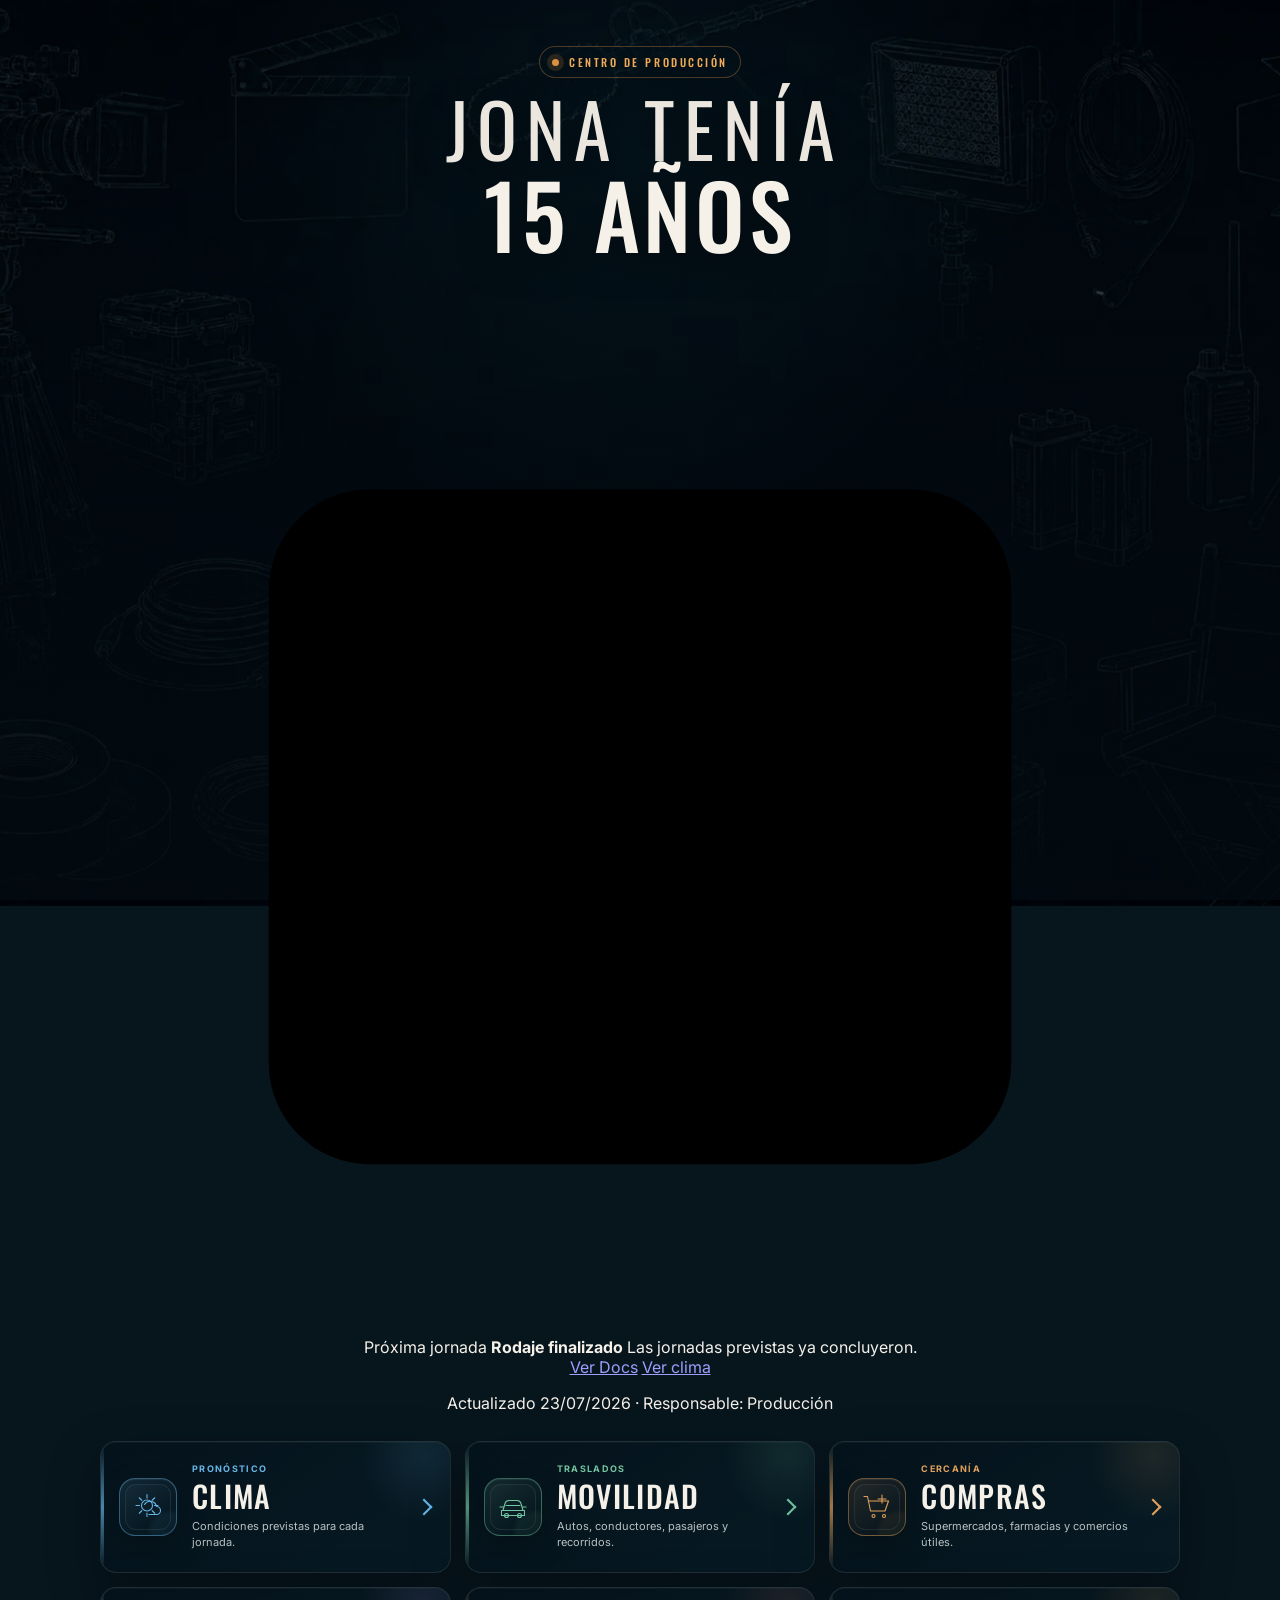
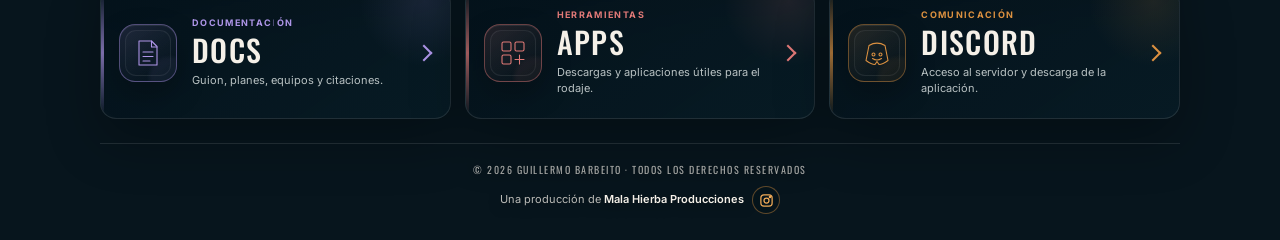
==== commit c95c6f8d: "Add next shoot summary and Discord navigation" ====
--- a/index.html
+++ b/index.html
@@ -9,18 +9,18 @@
 <link rel="icon" type="image/png" sizes="16x16" href="favicon-16x16.png">
 <link rel="apple-touch-icon" sizes="180x180" href="apple-touch-icon.png">
 <link rel="icon" type="image/png" sizes="192x192" href="android-chrome-192x192.png">
-<meta name="description" content="Centro de producción de Jona tenía 15 años: clima, movilidad, compras, documentos y aplicaciones de rodaje.">
+<meta name="description" content="Centro de producción de Jona tenía 15 años: clima, movilidad, compras, documentos, Discord y aplicaciones de rodaje.">
 <link rel="canonical" href="https://jrrguille-bit.github.io/jona-logistica/">
 <meta property="og:title" content="Jona tenía 15 años — Centro de producción">
-<meta property="og:description" content="Clima, movilidad, compras, documentos y aplicaciones para el rodaje de Jona tenía 15 años.">
+<meta property="og:description" content="Clima, movilidad, compras, documentos, Discord y aplicaciones para el rodaje de Jona tenía 15 años.">
 <meta property="og:type" content="website">
 <meta property="og:url" content="https://jrrguille-bit.github.io/jona-logistica/">
 <title>Jona tenía 15 años — Centro de producción</title>
 <link rel="preconnect" href="https://fonts.googleapis.com">
 <link rel="preconnect" href="https://fonts.gstatic.com" crossorigin>
 <link href="https://fonts.googleapis.com/css2?family=Inter:wght@500;600;700&family=Oswald:wght@400;500;600&display=swap" rel="stylesheet">
-<link rel="stylesheet" href="home.css?v=20260723-1">
-<link rel="stylesheet" href="site-touchup.css?v=20260723-1">
+<link rel="stylesheet" href="home.css?v=20260723-3">
+<link rel="stylesheet" href="site-touchup.css?v=20260723-2">
 <link rel="preload" as="image" href="assets/site-bg-1600.webp" fetchpriority="high">
 </head>
 <body>
@@ -31,6 +31,20 @@
       <span class="brand-main">Jona tenía</span>
       <span class="brand-emphasis">15 años</span>
     </h1>
+
+    <section class="next-shoot" aria-labelledby="next-shoot-title">
+      <div class="next-shoot-icon" aria-hidden="true"><svg viewBox="0 0 32 32"><rect x="5" y="7" width="22" height="20" rx="3"></rect><path d="M10 4v6M22 4v6M5 13h22"></path><path d="M11 19h4M18 19h3M11 24h3"></path></svg></div>
+      <div class="next-shoot-copy">
+        <span class="next-shoot-kicker">Próxima jornada</span>
+        <strong id="nextShootTitle">Cargando…</strong>
+        <span id="nextShootDetail">Consultando el calendario de rodaje.</span>
+      </div>
+      <div class="next-shoot-actions">
+        <a id="nextShootPrimary" href="docs/">Ver jornada</a>
+        <a href="clima/">Ver clima</a>
+      </div>
+    </section>
+    <p class="page-meta"><span>Actualizado 23/07/2026 · Responsable: Producción</span></p>
 
     <nav class="actions" aria-label="Secciones de producción">
       <a class="action" href="clima/">
@@ -72,6 +86,14 @@
         <span class="action-copy"><span class="action-kicker">Herramientas</span><span class="action-title">Apps</span><span class="action-description">Descargas y aplicaciones útiles para el rodaje.</span></span>
         <span class="arrow" aria-hidden="true"></span>
       </a>
+
+      <a class="action" href="discord/">
+        <span class="action-icon" aria-hidden="true">
+          <svg viewBox="0 0 64 64"><path d="M16 17c10-6 22-6 32 0l6 30c-8 6-14 8-18 8l-4-6-4 6c-4 0-10-2-18-8z"></path><circle cx="25" cy="35" r="3"></circle><circle cx="39" cy="35" r="3"></circle><path d="M23 43c6 4 12 4 18 0"></path></svg>
+        </span>
+        <span class="action-copy"><span class="action-kicker">Comunicación</span><span class="action-title">Discord</span><span class="action-description">Acceso al servidor y descarga de la aplicación.</span></span>
+        <span class="arrow" aria-hidden="true"></span>
+      </a>
     </nav>
 
     <footer class="footer">
@@ -85,5 +107,24 @@
     </footer>
   </section>
 </main>
+<script>
+(()=>{
+  const jornadas=[
+    {date:'2026-07-25',title:'Sábado 25 de julio',detail:'07:00 · Taller · Ciudad de la Costa',href:'movilidad/#dia-1',label:'Ver movilidad'},
+    {date:'2026-07-26',title:'Domingo 26 de julio',detail:'13:00 · Plaza La Paz',href:'movilidad/#dia-2',label:'Ver movilidad'},
+    {date:'2026-08-01',title:'Sábado 1 de agosto',detail:'Consultar citaciones y plan de rodaje',href:'docs/',label:'Ver Docs'},
+    {date:'2026-08-02',title:'Domingo 2 de agosto',detail:'Consultar citaciones y plan de rodaje',href:'docs/',label:'Ver Docs'}
+  ];
+  const now=new Date();
+  const today=`${now.getFullYear()}-${String(now.getMonth()+1).padStart(2,'0')}-${String(now.getDate()).padStart(2,'0')}`;
+  const next=jornadas.find(item=>item.date>=today);
+  const title=document.getElementById('nextShootTitle');
+  const detail=document.getElementById('nextShootDetail');
+  const primary=document.getElementById('nextShootPrimary');
+  if(!title||!detail||!primary)return;
+  if(next){title.textContent=next.title;detail.textContent=next.detail;primary.href=next.href;primary.textContent=next.label;}
+  else{title.textContent='Rodaje finalizado';detail.textContent='Las jornadas previstas ya concluyeron.';primary.href='docs/';primary.textContent='Ver Docs';}
+})();
+</script>
 </body>
 </html>
--- a/home.css
+++ b/home.css
@@ -0,0 +1,140 @@
+:root{
+  color-scheme:dark;
+  --ink:#f5f0e8;
+  --muted:#b9c2c3;
+  --accent:#dc9140;
+  --accent-strong:#f0ab58;
+  --accent-soft:rgba(220,145,64,.16);
+  --line:rgba(220,145,64,.48);
+  --hair:rgba(255,255,255,.11);
+  --focus:#ffd18f;
+  --shadow:0 26px 70px rgba(0,0,0,.34);
+}
+*{box-sizing:border-box}
+html{min-height:100%;background:#07151d}
+body{
+  margin:0;
+  min-height:100svh;
+  overflow-x:hidden;
+  position:relative;
+  isolation:isolate;
+  color:var(--ink);
+  font-family:Inter,system-ui,-apple-system,BlinkMacSystemFont,"Segoe UI",sans-serif;
+  background:#07151d;
+}
+body:before{
+  content:"";
+  position:fixed;
+  inset:0;
+  z-index:0;
+  pointer-events:none;
+  background:url("assets/site-bg-1600.webp") center/cover no-repeat;
+  filter:contrast(1.1) brightness(.78) saturate(.82);
+  transform:scale(1.012);
+}
+body:after{
+  content:"";
+  position:fixed;
+  inset:0;
+  z-index:0;
+  pointer-events:none;
+  background:radial-gradient(circle at 50% 17%,rgba(27,92,119,.11),transparent 42%),linear-gradient(180deg,rgba(3,13,19,.20),rgba(3,13,19,.68));
+}
+.shell{
+  position:relative;
+  z-index:1;
+  width:min(100%,1220px);
+  min-height:100svh;
+  margin:0 auto;
+  padding:max(46px,env(safe-area-inset-top)) clamp(18px,4vw,56px) max(26px,env(safe-area-inset-bottom));
+  display:grid;
+  align-items:start;
+  justify-items:center;
+}
+.hero{width:min(100%,1080px);text-align:center;animation:arrive .7s cubic-bezier(.2,.8,.2,1) both}
+.eyebrow{
+  display:inline-flex;
+  align-items:center;
+  gap:10px;
+  margin:0 0 15px;
+  padding:7px 12px;
+  border:1px solid rgba(220,145,64,.34);
+  border-radius:999px;
+  background:rgba(4,18,26,.52);
+  color:var(--accent-strong);
+  font-family:Oswald,Impact,sans-serif;
+  font-size:11px;
+  font-weight:500;
+  letter-spacing:.23em;
+  text-transform:uppercase;
+  backdrop-filter:blur(12px);
+}
+.eyebrow:before{content:"";width:7px;height:7px;border-radius:50%;background:var(--accent);box-shadow:0 0 0 5px var(--accent-soft)}
+.brand{margin:0;font-family:Oswald,Impact,"Arial Narrow",sans-serif;text-transform:uppercase;text-shadow:0 10px 38px rgba(0,0,0,.48)}
+.brand-main{display:block;font-size:clamp(44px,6.5vw,74px);font-weight:400;line-height:.95;letter-spacing:.12em;padding-left:.12em;color:#ebe7df}
+.brand-emphasis{display:block;margin-top:.12em;font-size:clamp(54px,7.8vw,88px);font-weight:500;line-height:.9;letter-spacing:.045em;color:var(--ink)}
+.actions{width:100%;margin:28px auto 0;display:grid;grid-template-columns:repeat(auto-fit,minmax(285px,1fr));gap:14px}
+.action{
+  position:relative;
+  min-width:0;
+  min-height:132px;
+  padding:20px 50px 20px 18px;
+  display:grid;
+  grid-template-columns:58px minmax(0,1fr);
+  align-items:center;
+  gap:15px;
+  overflow:hidden;
+  border:1px solid var(--hair);
+  border-radius:16px;
+  background:linear-gradient(145deg,rgba(4,18,27,.88),rgba(8,29,39,.72));
+  color:var(--ink);
+  box-shadow:var(--shadow),inset 0 1px rgba(255,255,255,.035);
+  backdrop-filter:blur(16px);
+  text-decoration:none;
+  text-align:left;
+  transition:border-color .2s ease,transform .2s ease,background .2s ease,box-shadow .2s ease;
+}
+.action:before{content:"";position:absolute;inset:0 auto 0 0;width:3px;background:linear-gradient(180deg,transparent,var(--accent),transparent);opacity:.72}
+.action:after{content:"";position:absolute;right:-42px;top:-54px;width:135px;height:135px;border-radius:50%;background:radial-gradient(circle,rgba(220,145,64,.13),transparent 68%);opacity:.7;transition:transform .25s ease,opacity .25s ease}
+.action:hover{transform:translateY(-4px);border-color:var(--line);background:linear-gradient(145deg,rgba(9,30,40,.96),rgba(9,36,47,.84));box-shadow:0 30px 70px rgba(0,0,0,.42),0 0 0 1px var(--accent-soft)}
+.action:hover:after{transform:scale(1.14);opacity:1}
+.action:focus-visible{outline:3px solid var(--focus);outline-offset:5px}
+.action-icon{width:58px;height:58px;display:grid;place-items:center;border:1px solid rgba(220,145,64,.38);border-radius:14px;background:linear-gradient(145deg,rgba(220,145,64,.12),rgba(4,17,24,.45));color:var(--accent-strong);box-shadow:inset 0 1px rgba(255,255,255,.04)}
+.action-icon svg{width:32px;height:32px;fill:none;stroke:currentColor;stroke-width:2.5;stroke-linecap:round;stroke-linejoin:round}
+.action-copy{min-width:0;position:relative;z-index:1}
+.action-kicker{display:block;margin-bottom:6px;color:var(--accent);font-size:9px;font-weight:700;letter-spacing:.15em;text-transform:uppercase}
+.action-title{display:block;font-family:Oswald,Impact,sans-serif;font-size:clamp(24px,2.5vw,30px);font-weight:500;line-height:1.05;letter-spacing:.045em;text-transform:uppercase}
+.action-description{display:block;margin-top:7px;color:var(--muted);font-size:11px;line-height:1.45}
+.arrow{position:absolute;z-index:2;right:20px;top:50%;width:12px;height:12px;border-top:2px solid var(--accent);border-right:2px solid var(--accent);transform:translateY(-50%) rotate(45deg);transition:transform .2s ease}
+.action:hover .arrow{transform:translate(4px,-50%) rotate(45deg)}
+.footer{margin:24px auto 0;padding-top:18px;border-top:1px solid rgba(255,255,255,.10);color:rgba(245,240,232,.66);text-shadow:0 3px 12px rgba(0,0,0,.6)}
+.copyright{margin:0;font-family:Oswald,Impact,sans-serif;font-size:10px;letter-spacing:.15em;text-transform:uppercase}
+.producer{margin:9px 0 0;display:flex;align-items:center;justify-content:center;gap:8px;color:rgba(245,240,232,.76);font-size:11px;line-height:1.4}
+.producer strong{color:var(--ink);font-weight:600}
+.instagram-link{width:28px;height:28px;display:inline-grid;place-items:center;border:1px solid rgba(220,145,64,.42);border-radius:50%;color:var(--accent-strong);background:rgba(4,18,26,.46);text-decoration:none;transition:transform .18s ease,border-color .18s ease,background .18s ease}
+.instagram-link:hover{transform:translateY(-2px);border-color:var(--accent-strong);background:var(--accent-soft)}
+.instagram-link:focus-visible{outline:3px solid var(--focus);outline-offset:3px}
+.instagram-link svg{width:15px;height:15px;fill:none;stroke:currentColor;stroke-width:2;stroke-linecap:round;stroke-linejoin:round}
+@keyframes arrive{from{opacity:0;transform:translateY(18px)}to{opacity:1;transform:translateY(0)}}
+@media(max-width:760px){
+  body:before{background-position:center center;filter:contrast(1.1) brightness(.66) saturate(.75)}
+  .shell{padding:max(18px,env(safe-area-inset-top)) 15px max(26px,env(safe-area-inset-bottom));align-items:start}
+  .eyebrow{margin-bottom:14px;letter-spacing:.18em}
+  .brand-main{font-size:clamp(35px,10.4vw,50px);letter-spacing:.09em;padding-left:.09em}
+  .brand-emphasis{font-size:clamp(44px,13vw,64px)}
+  .actions{grid-template-columns:1fr;gap:11px;margin-top:24px}
+  .action{min-height:112px;padding:17px 47px 17px 15px;grid-template-columns:54px minmax(0,1fr);gap:14px;border-radius:13px;backdrop-filter:none}
+  .action-icon{width:52px;height:52px;border-radius:12px}.action-icon svg{width:29px;height:29px}
+  .action-title{font-size:24px}.action-description{font-size:11px;margin-top:6px}.arrow{right:18px}.producer{flex-wrap:wrap;padding:0 12px}
+}
+@media(prefers-reduced-motion:reduce){.hero{animation:none}.action,.action:after,.arrow,.instagram-link{transition:none}}
+
+/* Portada sin panel envolvente */
+.shell > .hero{
+  border-radius:0!important;
+  box-shadow:none!important;
+}
+.shell > .hero:before{
+  content:none!important;
+  display:none!important;
+}
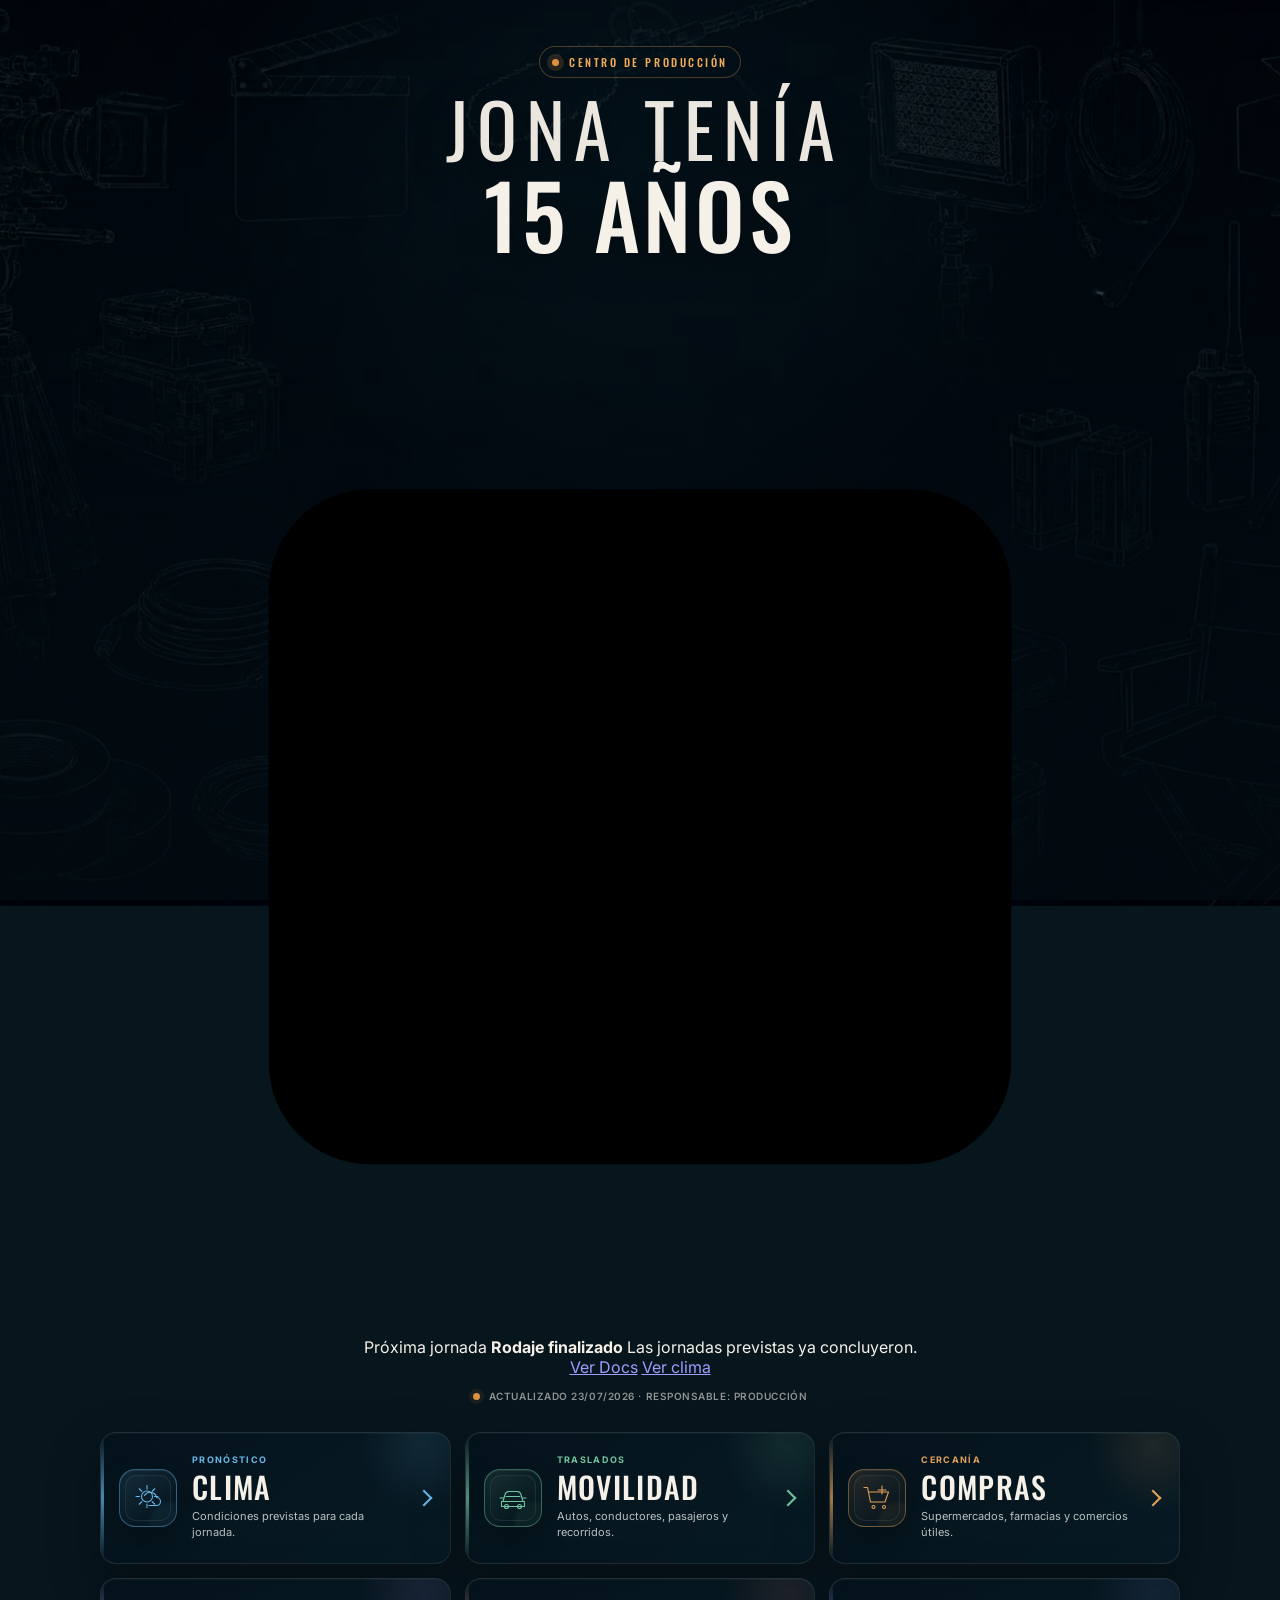
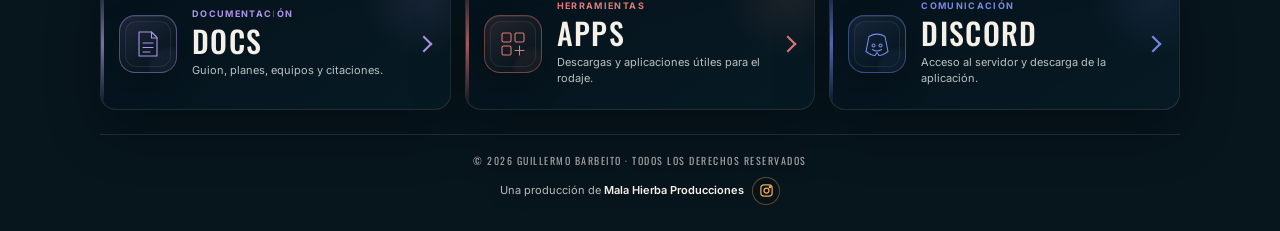
==== commit 7ca5a74f: "Polish homepage update metadata and Discord color" ====
--- a/index.html
+++ b/index.html
@@ -21,6 +21,9 @@
 <link href="https://fonts.googleapis.com/css2?family=Inter:wght@500;600;700&family=Oswald:wght@400;500;600&display=swap" rel="stylesheet">
 <link rel="stylesheet" href="home.css?v=20260723-3">
 <link rel="stylesheet" href="site-touchup.css?v=20260723-2">
+<style>
+.hero>.page-meta{display:flex;align-items:center;justify-content:center;gap:9px;margin:12px 0 0;color:rgba(245,240,232,.58);font-size:10px;font-weight:600;letter-spacing:.055em;line-height:1.45;text-align:center;text-transform:uppercase}.hero>.page-meta:before{content:"";width:7px;height:7px;flex:0 0 auto;border-radius:50%;background:var(--accent);box-shadow:0 0 0 4px rgba(220,145,64,.09)}.action:nth-child(6){--card-accent:#7889ea}@media(max-width:760px){.hero>.page-meta{font-size:9px}}
+</style>
 <link rel="preload" as="image" href="assets/site-bg-1600.webp" fetchpriority="high">
 </head>
 <body>
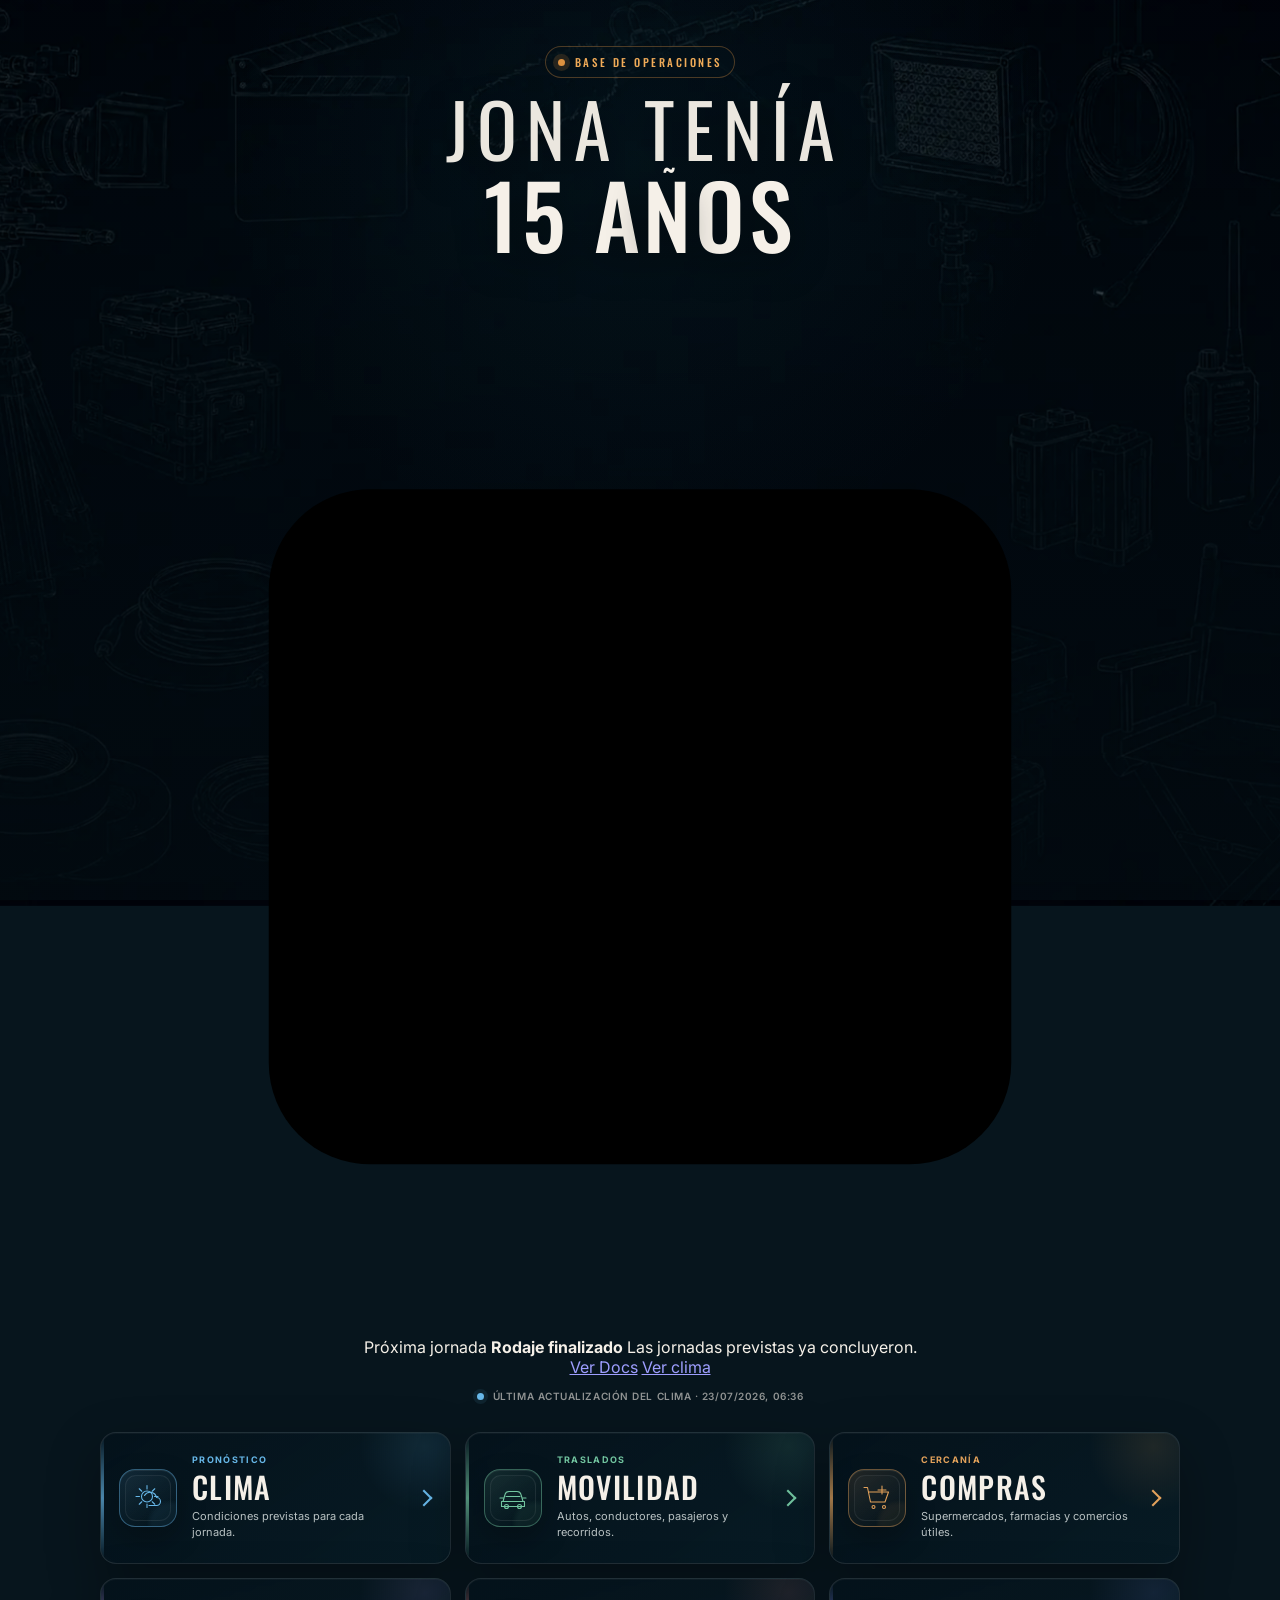
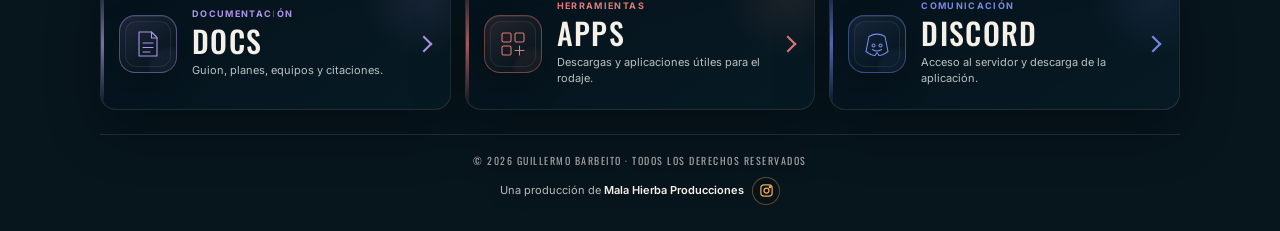
==== commit d694af11: "Refine homepage title and show weather update time" ====
--- a/index.html
+++ b/index.html
@@ -9,30 +9,30 @@
 <link rel="icon" type="image/png" sizes="16x16" href="favicon-16x16.png">
 <link rel="apple-touch-icon" sizes="180x180" href="apple-touch-icon.png">
 <link rel="icon" type="image/png" sizes="192x192" href="android-chrome-192x192.png">
-<meta name="description" content="Centro de producción de Jona tenía 15 años: clima, movilidad, compras, documentos, Discord y aplicaciones de rodaje.">
+<meta name="description" content="Base de operaciones de Jona tenía 15 años: clima, movilidad, compras, documentos, Discord y aplicaciones de rodaje.">
 <link rel="canonical" href="https://jrrguille-bit.github.io/jona-logistica/">
-<meta property="og:title" content="Jona tenía 15 años — Centro de producción">
+<meta property="og:title" content="Jona tenía 15 años — Base de operaciones">
 <meta property="og:description" content="Clima, movilidad, compras, documentos, Discord y aplicaciones para el rodaje de Jona tenía 15 años.">
 <meta property="og:type" content="website">
 <meta property="og:url" content="https://jrrguille-bit.github.io/jona-logistica/">
-<title>Jona tenía 15 años — Centro de producción</title>
+<title>Jona tenía 15 años — Base de operaciones</title>
 <link rel="preconnect" href="https://fonts.googleapis.com">
 <link rel="preconnect" href="https://fonts.gstatic.com" crossorigin>
 <link href="https://fonts.googleapis.com/css2?family=Inter:wght@500;600;700&family=Oswald:wght@400;500;600&display=swap" rel="stylesheet">
 <link rel="stylesheet" href="home.css?v=20260723-3">
 <link rel="stylesheet" href="site-touchup.css?v=20260723-2">
 <style>
-.hero>.page-meta{display:flex;align-items:center;justify-content:center;gap:9px;margin:12px 0 0;color:rgba(245,240,232,.58);font-size:10px;font-weight:600;letter-spacing:.055em;line-height:1.45;text-align:center;text-transform:uppercase}.hero>.page-meta:before{content:"";width:7px;height:7px;flex:0 0 auto;border-radius:50%;background:var(--accent);box-shadow:0 0 0 4px rgba(220,145,64,.09)}.action:nth-child(6){--card-accent:#7889ea}@media(max-width:760px){.hero>.page-meta{font-size:9px}}
+.hero>.page-meta{display:flex;align-items:center;justify-content:center;gap:9px;margin:12px 0 0;color:rgba(245,240,232,.58);font-size:10px;font-weight:600;letter-spacing:.055em;line-height:1.45;text-align:center;text-transform:uppercase}.hero>.page-meta:before{content:"";width:7px;height:7px;flex:0 0 auto;border-radius:50%;background:#67b7e8;box-shadow:0 0 0 4px rgba(103,183,232,.09)}.action:nth-child(6){--card-accent:#7889ea}.brand-enye{position:relative;display:inline-block}.brand-enye:after{content:"˜";position:absolute;left:50%;top:-.28em;transform:translateX(-50%) scaleX(.82);font-family:Inter,system-ui,sans-serif;font-size:.46em;font-weight:700;line-height:1;letter-spacing:0;color:currentColor;text-shadow:none}@media(max-width:760px){.hero>.page-meta{font-size:9px}.brand-enye:after{top:-.25em}}
 </style>
 <link rel="preload" as="image" href="assets/site-bg-1600.webp" fetchpriority="high">
 </head>
 <body>
 <main class="shell">
   <section class="hero" aria-labelledby="page-title">
-    <p class="eyebrow">Centro de producción</p>
-    <h1 class="brand" id="page-title">
-      <span class="brand-main">Jona tenía</span>
-      <span class="brand-emphasis">15 años</span>
+    <p class="eyebrow">Base de operaciones</p>
+    <h1 class="brand" id="page-title" aria-label="Jona tenía 15 años">
+      <span class="brand-main" aria-hidden="true">Jona tenía</span>
+      <span class="brand-emphasis" aria-hidden="true">15 A<span class="brand-enye">N</span>OS</span>
     </h1>
 
     <section class="next-shoot" aria-labelledby="next-shoot-title">
@@ -47,7 +47,7 @@
         <a href="clima/">Ver clima</a>
       </div>
     </section>
-    <p class="page-meta"><span>Actualizado 23/07/2026 · Responsable: Producción</span></p>
+    <p class="page-meta" id="weatherUpdated" aria-live="polite"><span>Última actualización del clima · cargando…</span></p>
 
     <nav class="actions" aria-label="Secciones de producción">
       <a class="action" href="clima/">
@@ -124,9 +124,26 @@
   const title=document.getElementById('nextShootTitle');
   const detail=document.getElementById('nextShootDetail');
   const primary=document.getElementById('nextShootPrimary');
-  if(!title||!detail||!primary)return;
-  if(next){title.textContent=next.title;detail.textContent=next.detail;primary.href=next.href;primary.textContent=next.label;}
-  else{title.textContent='Rodaje finalizado';detail.textContent='Las jornadas previstas ya concluyeron.';primary.href='docs/';primary.textContent='Ver Docs';}
+  if(title&&detail&&primary){
+    if(next){title.textContent=next.title;detail.textContent=next.detail;primary.href=next.href;primary.textContent=next.label;}
+    else{title.textContent='Rodaje finalizado';detail.textContent='Las jornadas previstas ya concluyeron.';primary.href='docs/';primary.textContent='Ver Docs';}
+  }
+
+  const weatherMeta=document.querySelector('#weatherUpdated span');
+  if(weatherMeta){
+    fetch('data/weather.json',{cache:'no-store'})
+      .then(response=>{if(!response.ok)throw new Error('weather');return response.json();})
+      .then(data=>{
+        if(!data.generated_at)throw new Error('weather-date');
+        const formatted=new Intl.DateTimeFormat('es-UY',{
+          timeZone:data.timezone||'America/Montevideo',
+          day:'2-digit',month:'2-digit',year:'numeric',
+          hour:'2-digit',minute:'2-digit',hour12:false
+        }).format(new Date(data.generated_at));
+        weatherMeta.textContent=`Última actualización del clima · ${formatted}`;
+      })
+      .catch(()=>{weatherMeta.textContent='Última actualización del clima · consultar Clima';});
+  }
 })();
 </script>
 </body>
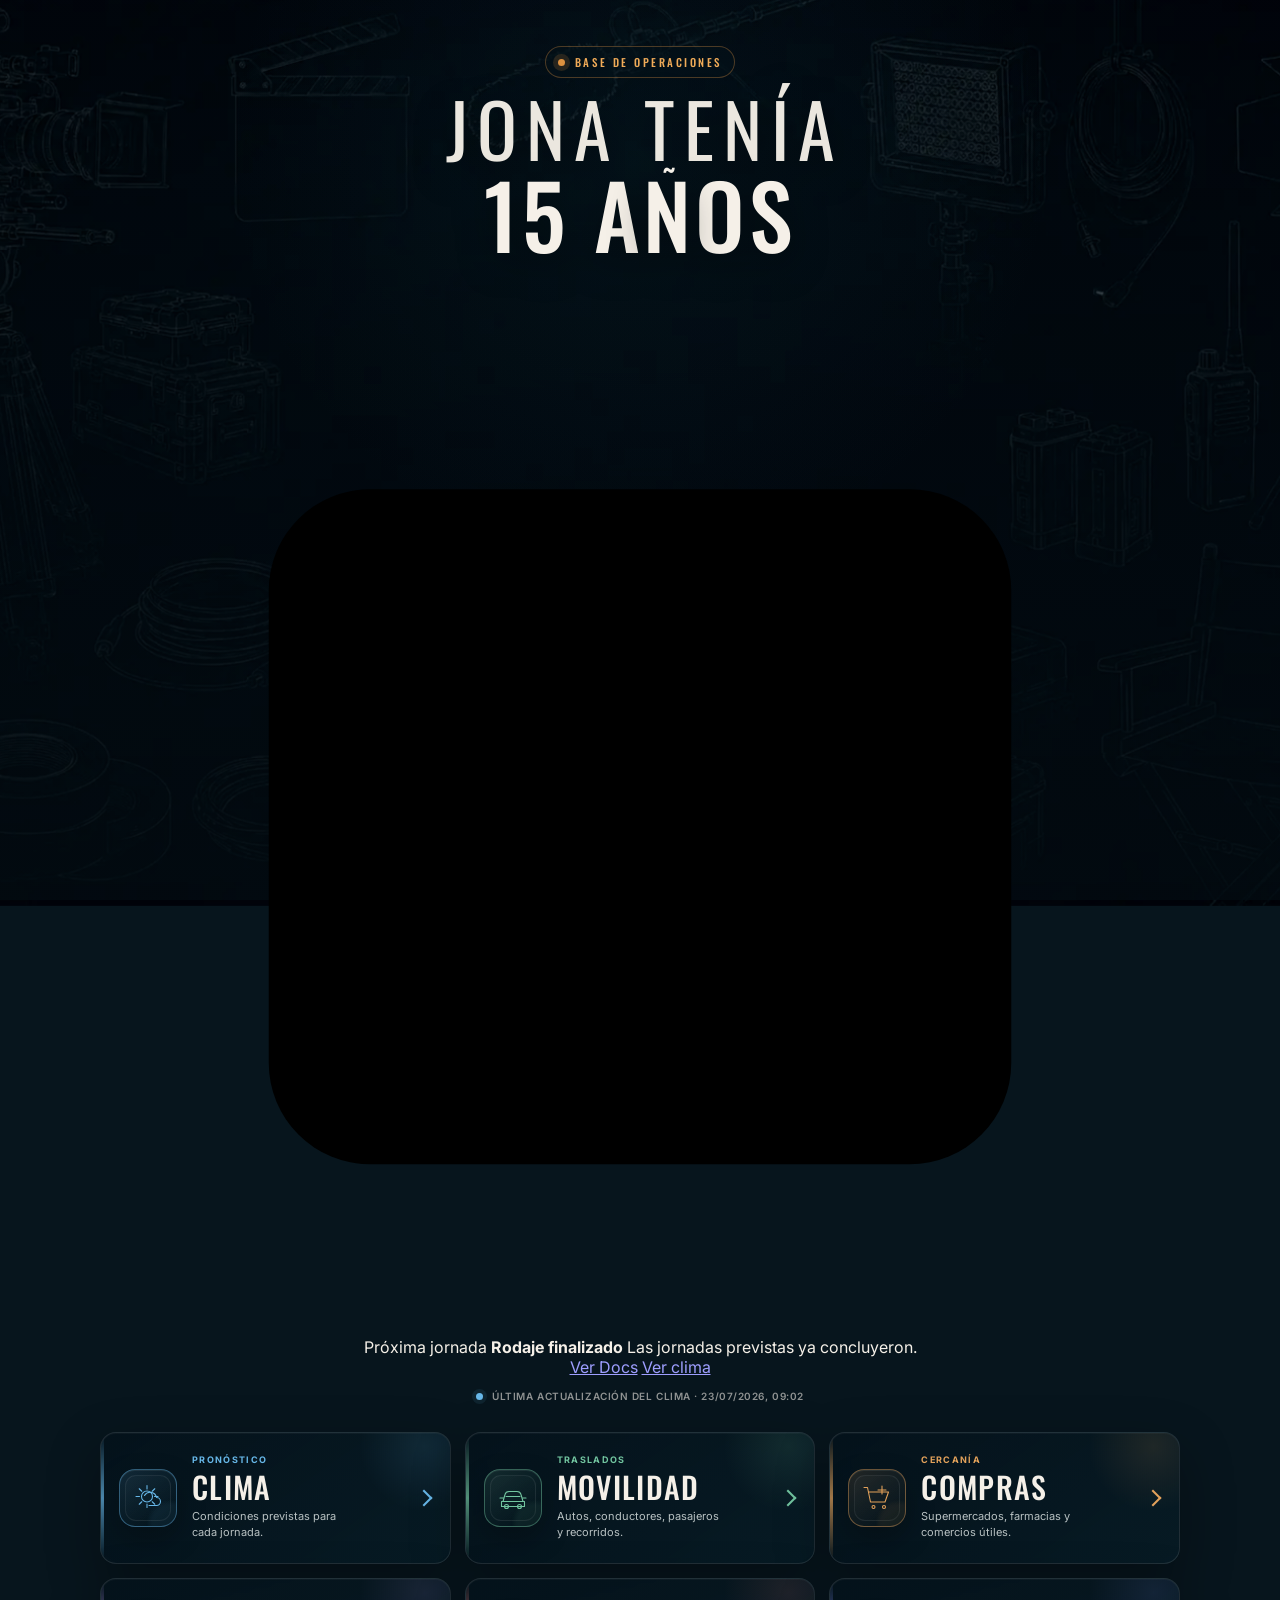
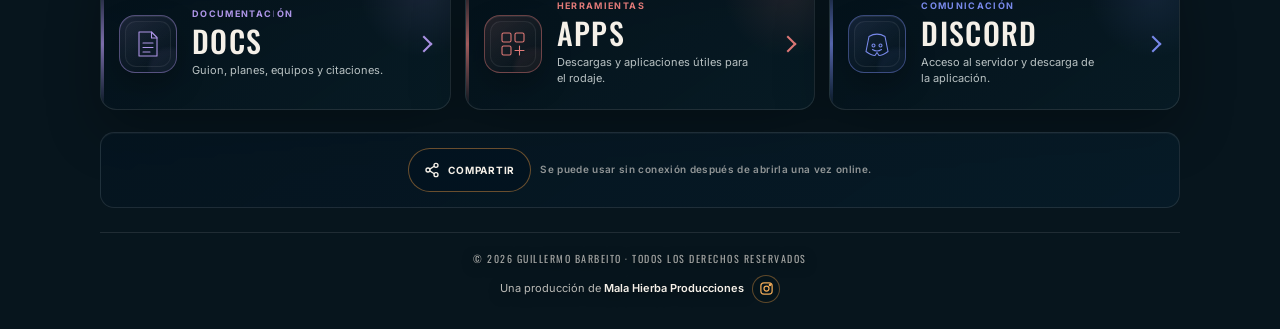
==== commit a121d0b1: "Remove Jona banner from homepage" ====
--- a/index.html
+++ b/index.html
@@ -4,17 +4,35 @@
 <meta charset="utf-8">
 <meta name="viewport" content="width=device-width,initial-scale=1,viewport-fit=cover">
 <meta name="theme-color" content="#07151d">
+<meta name="color-scheme" content="dark">
+<meta name="mobile-web-app-capable" content="yes">
+<meta name="apple-mobile-web-app-capable" content="yes">
+<meta name="apple-mobile-web-app-status-bar-style" content="black-translucent">
+<meta name="apple-mobile-web-app-title" content="Jona Ops">
+<meta name="format-detection" content="telephone=no">
 <link rel="icon" href="favicon.svg?v=3" type="image/svg+xml" sizes="any">
 <link rel="icon" type="image/png" sizes="32x32" href="favicon-32x32.png">
 <link rel="icon" type="image/png" sizes="16x16" href="favicon-16x16.png">
 <link rel="apple-touch-icon" sizes="180x180" href="apple-touch-icon.png">
 <link rel="icon" type="image/png" sizes="192x192" href="android-chrome-192x192.png">
+<link rel="manifest" href="manifest.webmanifest">
 <meta name="description" content="Base de operaciones de Jona tenía 15 años: clima, movilidad, compras, documentos, Discord y aplicaciones de rodaje.">
 <link rel="canonical" href="https://jrrguille-bit.github.io/jona-logistica/">
 <meta property="og:title" content="Jona tenía 15 años — Base de operaciones">
 <meta property="og:description" content="Clima, movilidad, compras, documentos, Discord y aplicaciones para el rodaje de Jona tenía 15 años.">
 <meta property="og:type" content="website">
 <meta property="og:url" content="https://jrrguille-bit.github.io/jona-logistica/">
+<meta property="og:image" content="https://jrrguille-bit.github.io/jona-logistica/social-preview-jona-1200x630.jpg">
+<meta property="og:image:secure_url" content="https://jrrguille-bit.github.io/jona-logistica/social-preview-jona-1200x630.jpg">
+<meta property="og:image:type" content="image/jpeg">
+<meta property="og:image:width" content="1200">
+<meta property="og:image:height" content="630">
+<meta property="og:image:alt" content="Jona tenía 15 años — Base de operaciones de rodaje">
+<meta name="twitter:card" content="summary_large_image">
+<meta name="twitter:title" content="Jona tenía 15 años — Base de operaciones">
+<meta name="twitter:description" content="Clima, movilidad, compras, documentos, Discord y aplicaciones para el rodaje.">
+<meta name="twitter:image" content="https://jrrguille-bit.github.io/jona-logistica/social-preview-jona-1200x630.jpg">
+<meta name="twitter:image:alt" content="Jona tenía 15 años — Base de operaciones de rodaje">
 <title>Jona tenía 15 años — Base de operaciones</title>
 <link rel="preconnect" href="https://fonts.googleapis.com">
 <link rel="preconnect" href="https://fonts.gstatic.com" crossorigin>
@@ -25,9 +43,11 @@
 .hero>.page-meta{display:flex;align-items:center;justify-content:center;gap:9px;margin:12px 0 0;color:rgba(245,240,232,.58);font-size:10px;font-weight:600;letter-spacing:.055em;line-height:1.45;text-align:center;text-transform:uppercase}.hero>.page-meta:before{content:"";width:7px;height:7px;flex:0 0 auto;border-radius:50%;background:#67b7e8;box-shadow:0 0 0 4px rgba(103,183,232,.09)}.action:nth-child(6){--card-accent:#7889ea}.brand-enye{position:relative;display:inline-block}.brand-enye:after{content:"˜";position:absolute;left:50%;top:-.28em;transform:translateX(-50%) scaleX(.82);font-family:Inter,system-ui,sans-serif;font-size:.46em;font-weight:700;line-height:1;letter-spacing:0;color:currentColor;text-shadow:none}@media(max-width:760px){.hero>.page-meta{font-size:9px}.brand-enye:after{top:-.25em}}
 </style>
 <link rel="preload" as="image" href="assets/site-bg-1600.webp" fetchpriority="high">
+<script defer src="offline.js?v=2"></script>
 </head>
 <body>
-<main class="shell">
+<a class="skip-link" href="#main-content">Saltar al contenido</a>
+<main class="shell" id="main-content">
   <section class="hero" aria-labelledby="page-title">
     <p class="eyebrow">Base de operaciones</p>
     <h1 class="brand" id="page-title" aria-label="Jona tenía 15 años">
@@ -147,4 +167,4 @@
 })();
 </script>
 </body>
-</html>
+</html>
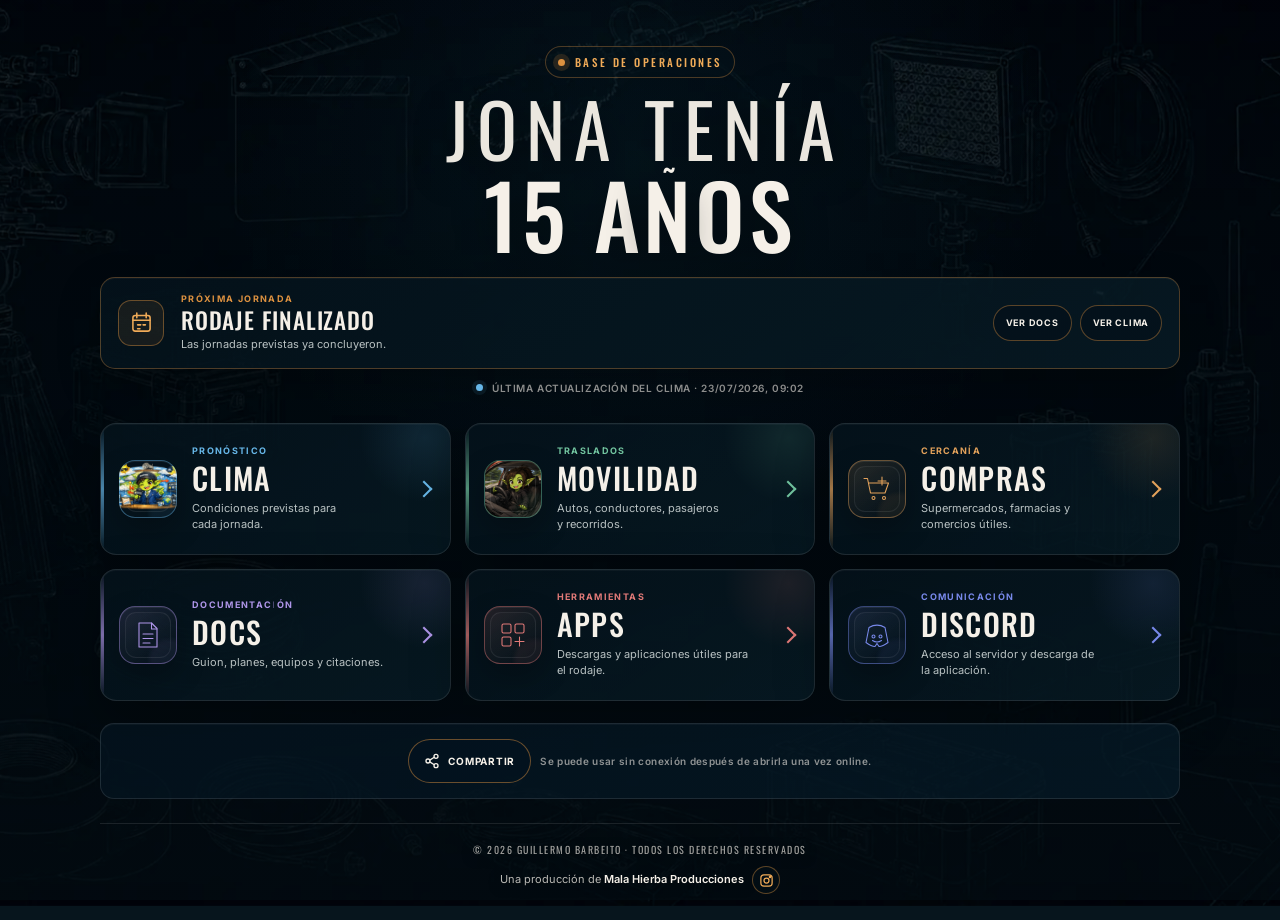
==== commit 0ef5d593: "Load illustrated icons across homepage" ====
--- a/index.html
+++ b/index.html
@@ -39,6 +39,7 @@
 <link href="https://fonts.googleapis.com/css2?family=Inter:wght@500;600;700&family=Oswald:wght@400;500;600&display=swap" rel="stylesheet">
 <link rel="stylesheet" href="home.css?v=20260723-3">
 <link rel="stylesheet" href="site-touchup.css?v=20260723-2">
+<link rel="stylesheet" href="icon-overrides.css?v=20260723-1">
 <style>
 .hero>.page-meta{display:flex;align-items:center;justify-content:center;gap:9px;margin:12px 0 0;color:rgba(245,240,232,.58);font-size:10px;font-weight:600;letter-spacing:.055em;line-height:1.45;text-align:center;text-transform:uppercase}.hero>.page-meta:before{content:"";width:7px;height:7px;flex:0 0 auto;border-radius:50%;background:#67b7e8;box-shadow:0 0 0 4px rgba(103,183,232,.09)}.action:nth-child(6){--card-accent:#7889ea}.brand-enye{position:relative;display:inline-block}.brand-enye:after{content:"˜";position:absolute;left:50%;top:-.28em;transform:translateX(-50%) scaleX(.82);font-family:Inter,system-ui,sans-serif;font-size:.46em;font-weight:700;line-height:1;letter-spacing:0;color:currentColor;text-shadow:none}@media(max-width:760px){.hero>.page-meta{font-size:9px}.brand-enye:after{top:-.25em}}
 </style>
--- a/home.css
+++ b/home.css
@@ -138,3 +138,54 @@
   content:none!important;
   display:none!important;
 }
+
+/* Próxima jornada */
+.next-shoot{
+  width:100%;
+  margin:24px auto 0;
+  padding:15px 17px;
+  display:grid;
+  grid-template-columns:48px minmax(0,1fr) auto;
+  align-items:center;
+  gap:15px;
+  border:1px solid rgba(220,145,64,.34);
+  border-radius:15px;
+  background:linear-gradient(145deg,rgba(4,18,27,.90),rgba(8,29,39,.76));
+  box-shadow:0 16px 42px rgba(0,0,0,.25),inset 0 1px rgba(255,255,255,.035);
+  text-align:left;
+}
+.next-shoot-icon{width:46px;height:46px;display:grid;place-items:center;border:1px solid rgba(220,145,64,.42);border-radius:13px;background:rgba(220,145,64,.09);color:var(--accent-strong)}
+.next-shoot-icon svg{width:25px;height:25px;fill:none;stroke:currentColor;stroke-width:2;stroke-linecap:round;stroke-linejoin:round}
+.next-shoot-copy{min-width:0}
+.next-shoot-kicker{display:block;margin-bottom:4px;color:var(--accent);font-size:9px;font-weight:700;letter-spacing:.15em;text-transform:uppercase}
+.next-shoot-copy strong{display:block;font-family:Oswald,Impact,sans-serif;font-size:23px;font-weight:500;line-height:1.05;letter-spacing:.035em;text-transform:uppercase}
+.next-shoot-copy>span:last-child{display:block;margin-top:5px;color:var(--muted);font-size:11px;line-height:1.4}
+.next-shoot-actions{display:flex;align-items:center;justify-content:flex-end;gap:8px;flex-wrap:wrap}
+.next-shoot-actions a{min-height:36px;padding:9px 12px;display:inline-flex;align-items:center;justify-content:center;border:1px solid rgba(220,145,64,.40);border-radius:999px;background:rgba(2,15,24,.50);color:var(--ink);font-size:9px;font-weight:700;letter-spacing:.08em;text-decoration:none;text-transform:uppercase;transition:transform .17s ease,border-color .17s ease,background .17s ease}
+.next-shoot-actions a:hover{transform:translateY(-2px);border-color:var(--accent-strong);background:rgba(9,38,55,.90)}
+.hero>.page-meta{margin:12px 0 0}
+@media(max-width:760px){
+  .next-shoot{grid-template-columns:44px minmax(0,1fr);padding:14px;gap:12px}
+  .next-shoot-icon{width:42px;height:42px;border-radius:11px}
+  .next-shoot-copy strong{font-size:21px}
+  .next-shoot-actions{grid-column:1/-1;justify-content:stretch}
+  .next-shoot-actions a{flex:1 1 120px}
+}
+
+/* Iconos personalizados subidos para Clima y Movilidad */
+.actions .action:nth-child(1) .action-icon,
+.actions .action:nth-child(2) .action-icon{
+  background-repeat:no-repeat!important;
+}
+.actions .action:nth-child(1) .action-icon{
+  background-image:url("clima.png")!important;
+  background-position:center 58%!important;
+  background-size:150% auto!important;
+}
+.actions .action:nth-child(2) .action-icon{
+  background-image:url("movildiad.png")!important;
+  background-position:center!important;
+  background-size:cover!important;
+}
+.actions .action:nth-child(1) .action-icon svg,
+.actions .action:nth-child(2) .action-icon svg{visibility:hidden}
